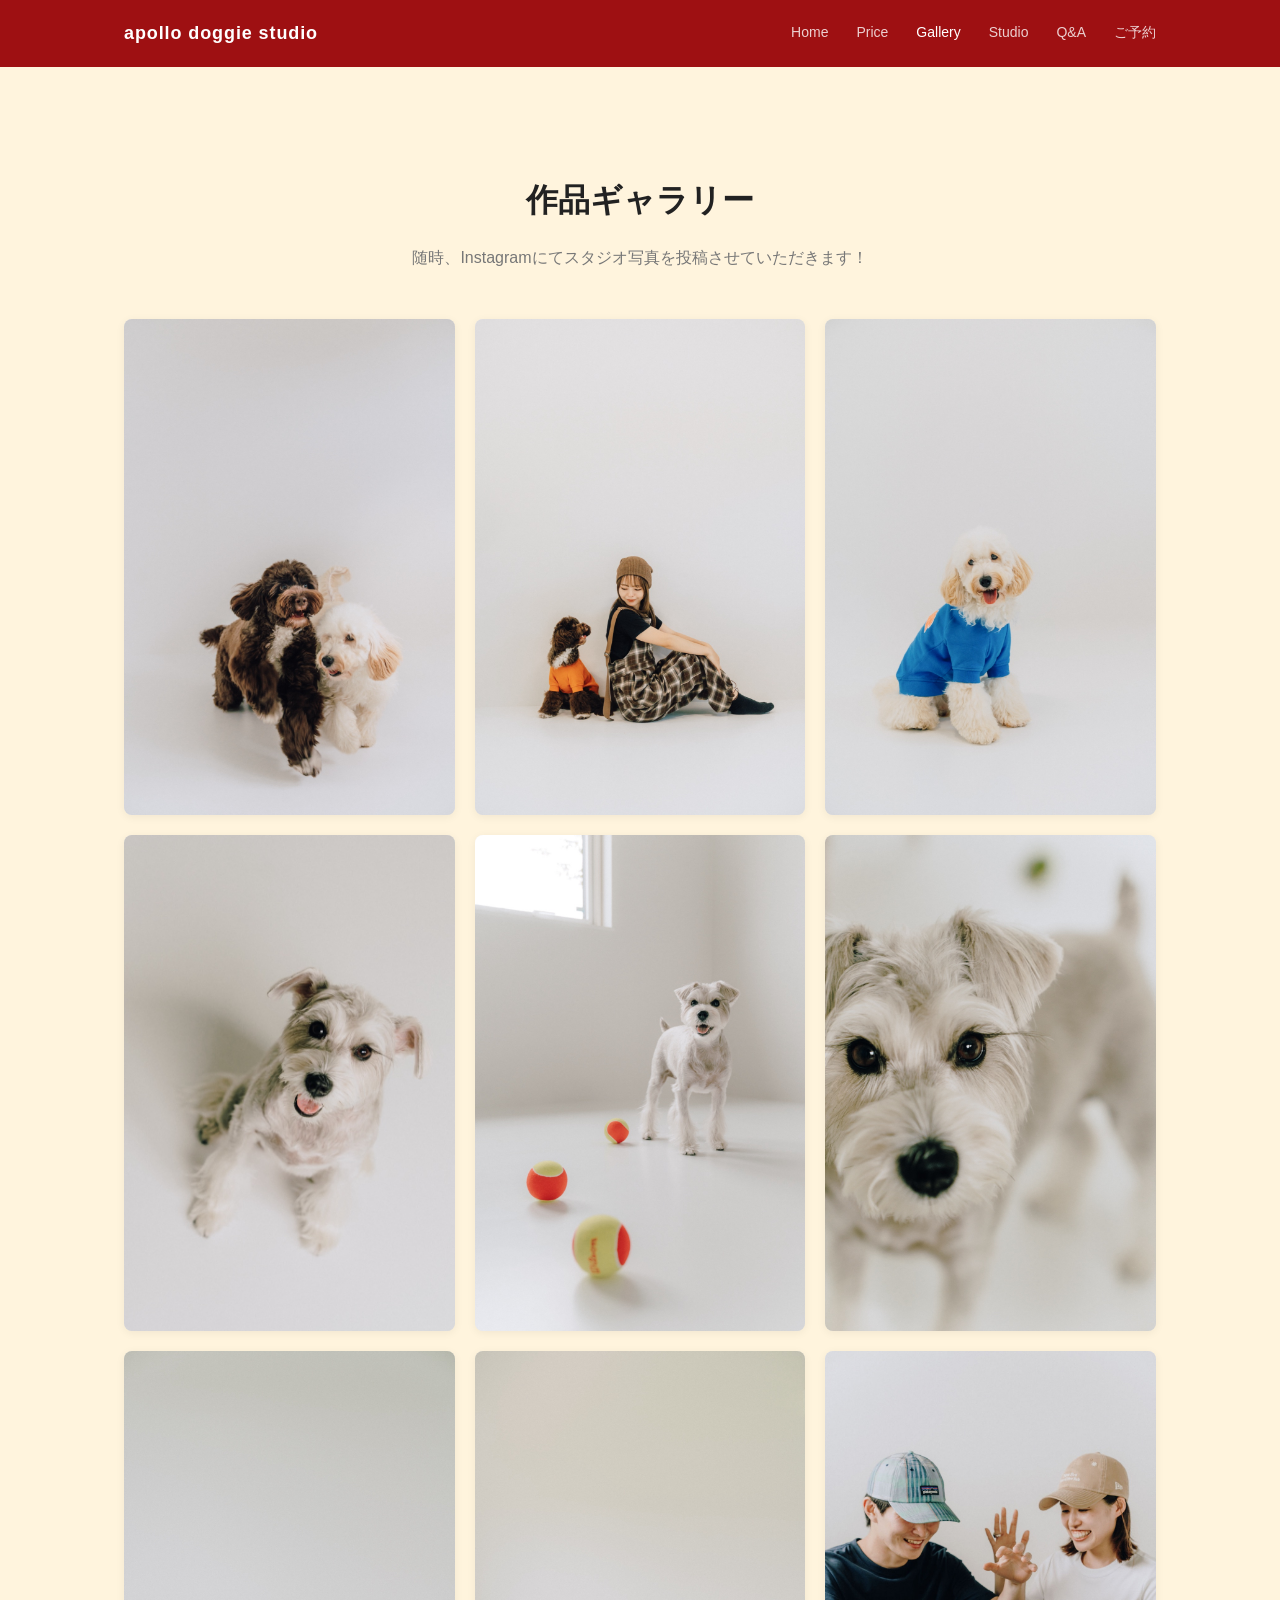
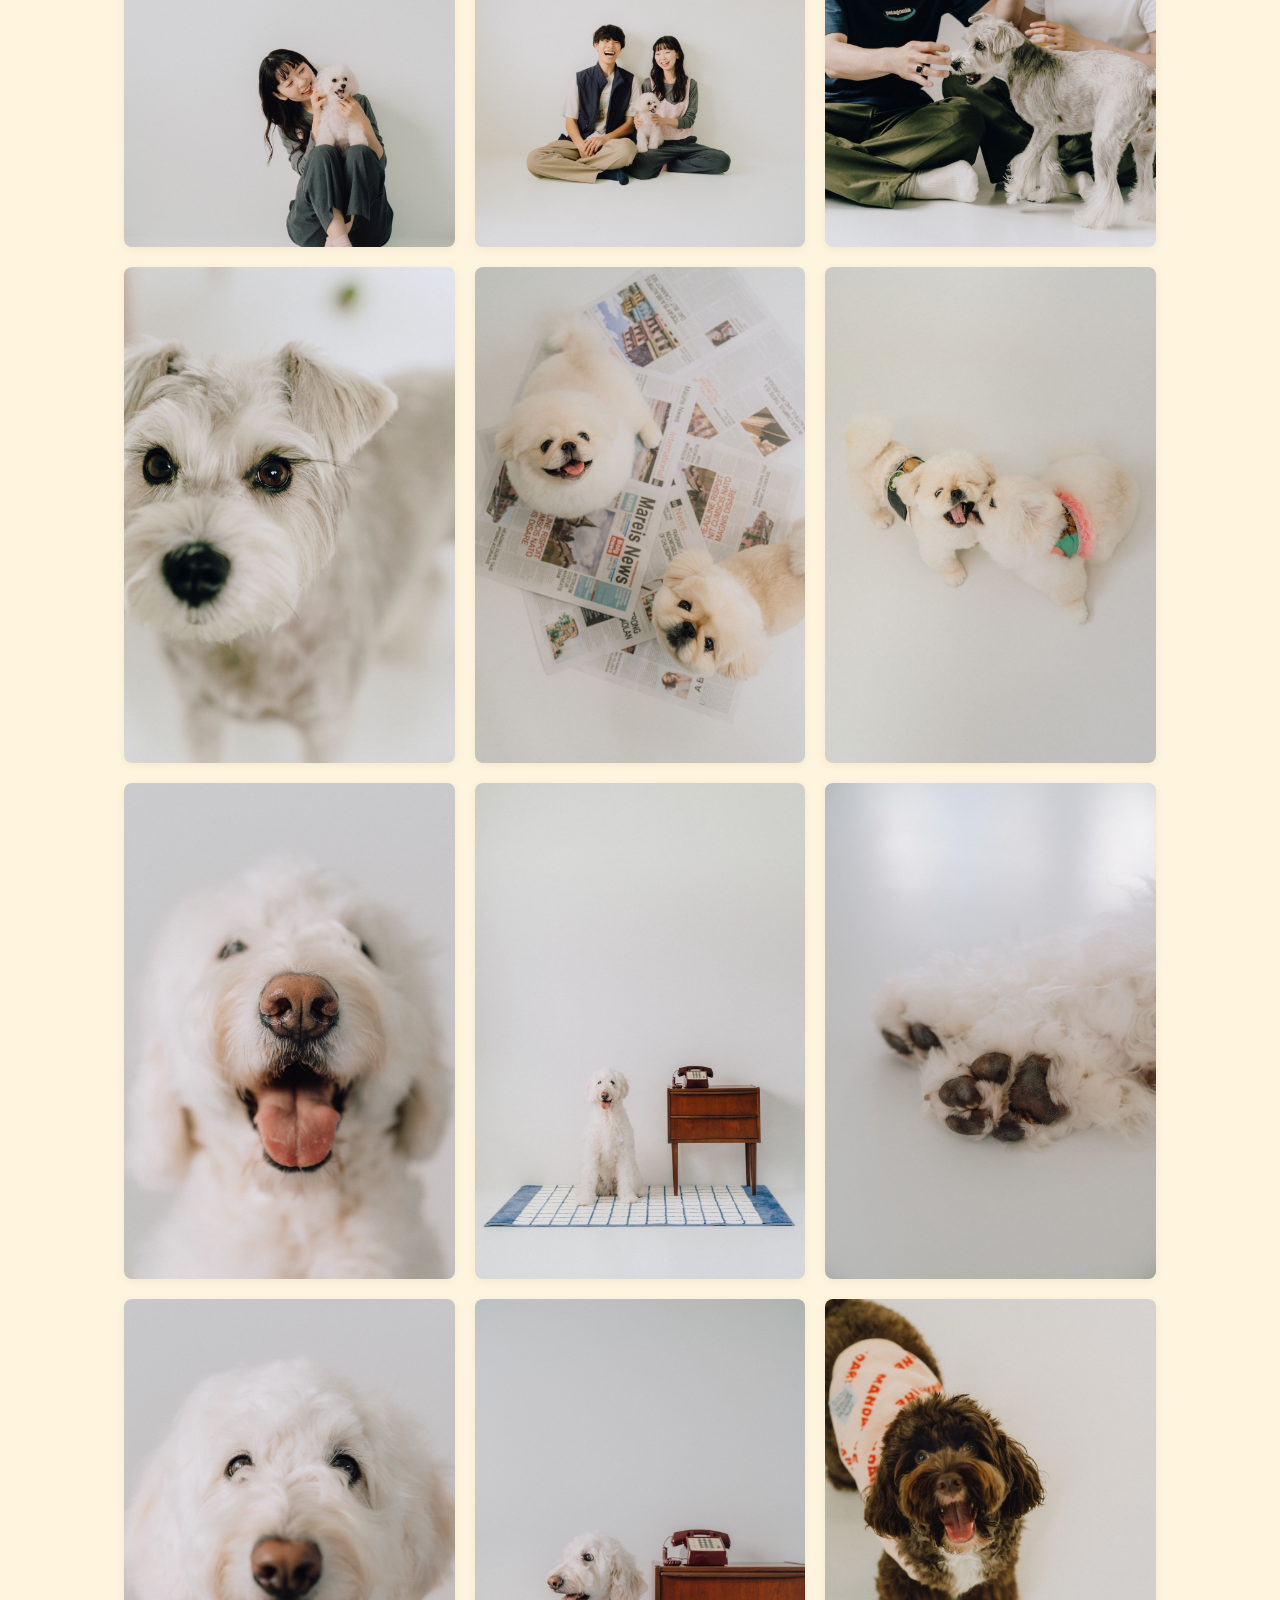
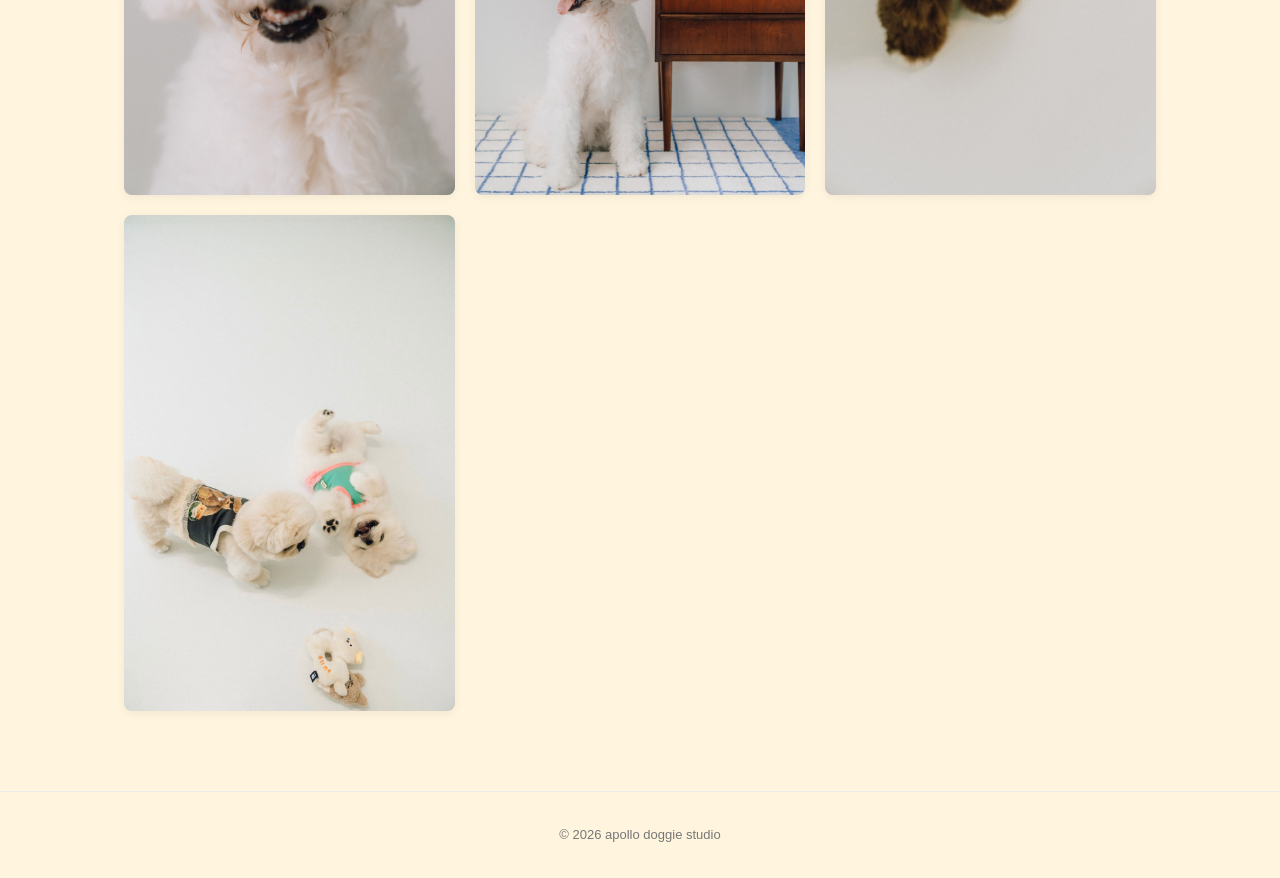
==== gallery/index.html @ d62d2203 "Rework site palette: cream background, red header, matching accent text Co-Authored-By: Claude Sonne" ====
<!DOCTYPE html>
<html lang="ja">
<head>
<meta charset="UTF-8">
<meta name="viewport" content="width=device-width, initial-scale=1.0">
<title>作品ギャラリー | apollo doggie studio</title>
<link rel="stylesheet" href="/style.css?v=9">
</head>
<body>

<header>
  <div class="nav">
    <div class="logo">apollo doggie studio</div>
    <nav class="nav-links" id="navLinks">
      <a href="/">Home</a>
      <a href="/price/">Price</a>
      <a href="/gallery/" class="active">Gallery</a>
      <a href="/studio/">Studio</a>
      <a href="/qa/">Q&A</a>
      <a href="/reservation/">ご予約</a>
    </nav>
    <button class="nav-toggle" id="navToggle" aria-label="メニューを開く" aria-expanded="false">
      <span></span><span></span><span></span>
    </button>
  </div>
</header>

<section class="gallery-page">
  <h1>作品ギャラリー</h1>
  <p class="lead">随時、Instagramにてスタジオ写真を投稿させていただきます！</p>

  <div class="gallery-grid" id="galleryGrid">
    <!-- rendered by script.js -->
  </div>
</section>

<footer>
  &copy; 2026 apollo doggie studio
</footer>

<div class="lightbox" id="lightbox">
  <span class="lightbox-close" id="lightboxClose">&times;</span>
  <div class="lightbox-content" id="lightboxContent">No.</div>
</div>

<script src="/script.js?v=2"></script>
<script src="/nav.js?v=1"></script>
</body>
</html>
---- style.css ----
:root {
  --bg: #fff4dd;
  --text: #222222;
  --muted: #777777;
  --accent: #2b2b2b;
  --warm: #9e1012;
  --border: #ececec;
  --max-width: 1080px;
}

* {
  box-sizing: border-box;
}

body {
  margin: 0;
  font-family: "Hiragino Sans", "Noto Sans JP", "Helvetica Neue", Arial, sans-serif;
  background: var(--bg);
  color: var(--text);
  line-height: 1.7;
}

a {
  color: inherit;
  text-decoration: none;
}

header {
  position: sticky;
  top: 0;
  background: #9e1012;
  z-index: 100;
}

.nav {
  position: relative;
  max-width: var(--max-width);
  margin: 0 auto;
  display: flex;
  align-items: center;
  justify-content: space-between;
  padding: 18px 24px;
}

.logo {
  font-size: 18px;
  font-weight: 700;
  letter-spacing: 0.05em;
  color: #fff;
}

.nav-links {
  display: flex;
  gap: 28px;
  font-size: 14px;
}

.nav-links a {
  color: rgba(255, 255, 255, 0.8);
  transition: color 0.2s ease;
}

.nav-links a:hover,
.nav-links a.active {
  color: #fff;
}

.nav-toggle {
  display: none;
  flex-direction: column;
  justify-content: center;
  align-items: center;
  gap: 5px;
  width: 32px;
  height: 32px;
  flex-shrink: 0;
  background: none;
  border: none;
  padding: 0;
  cursor: pointer;
}

.nav-toggle span {
  display: block;
  width: 22px;
  height: 2px;
  background: #fff;
  transition: transform 0.2s ease, opacity 0.2s ease;
}

.nav-toggle.open span:nth-child(1) {
  transform: translateY(7px) rotate(45deg);
}

.nav-toggle.open span:nth-child(2) {
  opacity: 0;
}

.nav-toggle.open span:nth-child(3) {
  transform: translateY(-7px) rotate(-45deg);
}

.hero {
  max-width: var(--max-width);
  margin: 0 auto;
  padding: 100px 24px 80px;
  text-align: center;
}

.hero p.eyebrow {
  letter-spacing: 0.2em;
  font-size: 13px;
  color: var(--muted);
  margin-bottom: 16px;
  text-transform: uppercase;
}

.hero h1 {
  font-size: clamp(32px, 6vw, 56px);
  font-weight: 700;
  margin: 0 0 20px;
  letter-spacing: 0.02em;
}

.hero .catch {
  font-size: 18px;
  color: var(--muted);
  margin-bottom: 36px;
}

.btn {
  display: inline-block;
  padding: 14px 36px;
  border: 1px solid var(--accent);
  border-radius: 999px;
  font-size: 14px;
  letter-spacing: 0.05em;
  transition: background 0.2s ease, color 0.2s ease;
}

.btn:hover {
  background: var(--accent);
  color: #fff;
}

section {
  max-width: var(--max-width);
  margin: 0 auto;
  padding: 80px 24px;
}

.section-title {
  text-align: center;
  margin-bottom: 48px;
}

.section-title p.eyebrow {
  letter-spacing: 0.2em;
  font-size: 12px;
  color: var(--muted);
  text-transform: uppercase;
  margin-bottom: 8px;
}

.section-title h2 {
  color: var(--warm);
  font-size: 28px;
  font-weight: 700;
  margin: 0;
}

.about-grid {
  display: grid;
  grid-template-columns: repeat(3, 1fr);
  gap: 32px;
  text-align: center;
}

.about-grid .card h3 {
  font-size: 16px;
  margin-bottom: 10px;
}

.about-grid .card p {
  font-size: 14px;
  color: var(--muted);
  margin: 0;
}

.home-intro {
  max-width: var(--max-width);
  margin: 0 auto;
  padding: 90px 24px;
  display: grid;
  grid-template-columns: minmax(240px, 0.9fr) minmax(280px, 1.1fr);
  gap: 56px;
  align-items: center;
}

.intro-photo {
  aspect-ratio: 2 / 3;
  border-radius: 4px;
  background: linear-gradient(135deg, #f4f1ec, #e7e2d6);
  display: flex;
  align-items: center;
  justify-content: center;
  color: #b3ac9c;
  font-size: 13px;
  letter-spacing: 0.05em;
  overflow: hidden;
}

.intro-photo img {
  width: 100%;
  height: 100%;
  object-fit: cover;
  display: block;
}

.intro-heading {
  font-size: clamp(22px, 3vw, 30px);
  font-weight: 700;
  color: var(--warm);
  line-height: 1.7;
  margin: 0 0 36px;
}

.intro-body p {
  margin: 0 0 28px;
  color: var(--text);
  font-size: 15px;
  line-height: 1.9;
}

.intro-signature {
  margin-top: 8px;
  font-weight: 700;
  color: var(--warm);
}

@media (max-width: 768px) {
  .home-intro {
    grid-template-columns: 1fr;
    gap: 32px;
    padding: 48px 20px;
  }
}

.about-us .profile-block {
  display: grid;
  grid-template-columns: minmax(240px, 0.9fr) minmax(280px, 1.1fr);
  gap: 56px;
  align-items: start;
  margin-bottom: 88px;
}

.about-us .profile-block:last-child {
  margin-bottom: 0;
}

.about-us .profile-block.reverse {
  grid-template-columns: minmax(280px, 1.1fr) minmax(240px, 0.9fr);
}

.about-us .profile-block.reverse .profile-photo {
  order: 2;
}

.about-us .profile-block.reverse .profile-people {
  order: 1;
}

.profile-photo {
  aspect-ratio: 2 / 3;
  border-radius: 4px;
  background: linear-gradient(135deg, #f4f1ec, #e7e2d6);
  display: flex;
  align-items: center;
  justify-content: center;
  color: #b3ac9c;
  font-size: 13px;
  letter-spacing: 0.05em;
  overflow: hidden;
}

.profile-photo img {
  width: 100%;
  height: 100%;
  object-fit: cover;
  display: block;
}

.profile-people {
  display: flex;
  flex-direction: column;
  gap: 48px;
}

.profile-name {
  font-size: 20px;
  font-weight: 700;
  color: var(--warm);
  margin: 0 0 18px;
  letter-spacing: 0.05em;
}

.profile-body p {
  margin: 0 0 22px;
  color: var(--text);
  font-size: 15px;
  line-height: 1.9;
}

.profile-body p:last-child {
  margin-bottom: 0;
}

@media (max-width: 768px) {
  .about-us .profile-block,
  .about-us .profile-block.reverse {
    grid-template-columns: 1fr;
    gap: 28px;
    margin-bottom: 56px;
  }
  .about-us .profile-block.reverse .profile-photo,
  .about-us .profile-block.reverse .profile-people {
    order: initial;
  }
}

.gallery-preview {
  background: #fafafa;
  border-top: 1px solid var(--border);
  border-bottom: 1px solid var(--border);
}

.plan-card {
  max-width: 560px;
  margin: 0 auto 40px;
  padding: 48px 40px;
  background: #fff;
  border: 1px solid var(--border);
  border-radius: 12px;
  box-shadow: 0 4px 24px rgba(0, 0, 0, 0.04);
}

.plan-name {
  font-size: 20px;
  font-weight: 700;
  color: var(--warm);
  text-align: center;
  letter-spacing: 0.05em;
  margin: 0 0 32px;
}

.plan-specs {
  list-style: none;
  padding: 0;
  margin: 0;
}

.plan-specs li {
  display: flex;
  justify-content: space-between;
  align-items: baseline;
  gap: 16px;
  padding: 14px 0;
  border-bottom: 1px dashed var(--border);
  font-size: 15px;
  line-height: 1.6;
}

.plan-specs li:first-child {
  padding-top: 0;
}

.spec-label {
  color: var(--muted);
  font-size: 13px;
  letter-spacing: 0.08em;
  white-space: nowrap;
}

.spec-value {
  color: var(--text);
  font-weight: 700;
  text-align: right;
}

.plan-features {
  list-style: none;
  padding: 0;
  margin: 24px 0 36px;
}

.plan-features li {
  position: relative;
  padding: 6px 0 6px 26px;
  font-size: 14px;
  color: var(--text);
  line-height: 1.8;
}

.plan-features li::before {
  content: "";
  position: absolute;
  left: 2px;
  top: 15px;
  width: 6px;
  height: 6px;
  border-radius: 50%;
  background: var(--warm);
}

.plan-price {
  padding-top: 32px;
  border-top: 1px solid var(--border);
}

.plan-price h4,
.location-block h4 {
  font-size: 13px;
  font-weight: 700;
  color: var(--warm);
  letter-spacing: 0.15em;
  text-transform: uppercase;
  margin: 0 0 16px;
  text-align: center;
}

.price-grid {
  display: grid;
  grid-template-columns: 1fr 1fr;
  gap: 16px;
}

.price-box {
  padding: 20px 12px;
  background: #faf7f2;
  border-radius: 8px;
  text-align: center;
}

.price-label {
  margin: 0 0 8px;
  font-size: 13px;
  color: var(--muted);
  letter-spacing: 0.05em;
}

.price-value {
  margin: 0;
  font-size: 22px;
  font-weight: 700;
  color: var(--warm);
  letter-spacing: 0.02em;
}

.location-block {
  max-width: 560px;
  margin: 0 auto;
  padding: 40px 40px 8px;
  background: #fff;
  border: 1px solid var(--border);
  border-radius: 12px;
  box-shadow: 0 4px 24px rgba(0, 0, 0, 0.04);
}

.access-item {
  padding-bottom: 32px;
}

.access-label {
  margin: 0 0 8px;
  font-size: 14px;
  font-weight: 700;
  color: var(--text);
}

.access-text {
  font-size: 14px;
  color: var(--muted);
  line-height: 1.9;
  margin: 0;
}

.flow-list {
  max-width: 560px;
  margin: 0 auto;
  padding: 0;
  list-style: none;
  counter-reset: flow;
}

.flow-list li {
  counter-increment: flow;
  position: relative;
  padding-left: 2em;
  margin-bottom: 28px;
  font-size: 15px;
  line-height: 1.9;
  color: var(--text);
}

.flow-list li:last-child {
  margin-bottom: 0;
}

.flow-list li::before {
  content: counter(flow) ".";
  position: absolute;
  left: 0;
  font-weight: 700;
  color: var(--warm);
}

.flow-note {
  display: block;
  margin-top: 4px;
  font-size: 13px;
  color: var(--muted);
}

.booking-box {
  display: block;
  max-width: 320px;
  margin: 32px auto 0;
  padding: 18px 32px;
  background: var(--warm);
  color: #fff;
  border-radius: 999px;
  font-size: 16px;
  font-weight: 700;
  letter-spacing: 0.05em;
  text-align: center;
  box-shadow: 0 6px 16px rgba(158, 16, 18, 0.35);
  transition: background 0.2s ease, transform 0.15s ease, box-shadow 0.2s ease;
}

.booking-box:hover {
  background: #7c0d0f;
  transform: translateY(-2px);
  box-shadow: 0 8px 20px rgba(158, 16, 18, 0.45);
}

.line-cta {
  max-width: 320px;
  margin: 56px auto 0;
  text-align: center;
}

.line-cta p {
  font-size: 15px;
  color: var(--text);
  margin: 0 0 20px;
}

.line-push-box {
  display: flex;
  align-items: center;
  justify-content: center;
  gap: 8px;
  padding: 18px 32px;
  background: #06c755;
  color: #fff;
  border-radius: 999px;
  font-size: 16px;
  font-weight: 700;
  letter-spacing: 0.05em;
  box-shadow: 0 6px 16px rgba(6, 199, 85, 0.35);
  transition: background 0.2s ease, transform 0.15s ease, box-shadow 0.2s ease;
}

.line-push-box:hover {
  background: #05a648;
  transform: translateY(-2px);
  box-shadow: 0 8px 20px rgba(6, 199, 85, 0.45);
}

.line-icon {
  display: inline-flex;
  width: 20px;
  height: 20px;
}

.line-icon svg {
  width: 100%;
  height: 100%;
}

.calendar-cta {
  max-width: 960px;
  margin: 56px auto 0;
  text-align: center;
}

.calendar-cta p {
  font-size: 15px;
  color: var(--text);
  margin: 0 0 20px;
}

.availability-list {
  display: flex;
  flex-direction: column;
  gap: 48px;
}

.availability-loading {
  margin: 0;
  padding: 32px 24px;
  font-size: 14px;
  color: var(--muted);
  text-align: center;
  border: 1px solid var(--border);
  border-radius: 8px;
}

.avail-month-title {
  font-size: 17px;
  font-weight: 700;
  color: var(--warm);
  text-align: left;
  margin: 0 0 16px;
}

.avail-grid-wrap {
  overflow-x: auto;
}

.avail-grid {
  display: grid;
  grid-template-columns: repeat(7, minmax(88px, 1fr));
  gap: 4px;
  min-width: 620px;
}

.avail-weekday {
  text-align: center;
  font-size: 12px;
  color: var(--muted);
  padding-bottom: 8px;
}

.avail-day {
  min-height: 76px;
  padding: 6px;
  border: 1px solid var(--border);
  border-radius: 6px;
  display: flex;
  flex-direction: column;
  gap: 4px;
}

.avail-day.empty {
  border-color: transparent;
}

.avail-daynum {
  font-size: 12px;
  color: var(--muted);
}

.avail-day-slots {
  display: flex;
  flex-direction: column;
  gap: 3px;
}

.availability-badge {
  display: inline-block;
  padding: 3px 6px;
  border-radius: 4px;
  background: var(--warm);
  color: #fff;
  font-size: 11px;
  letter-spacing: 0.02em;
  text-align: center;
  text-decoration: none;
  cursor: pointer;
  transition: background 0.15s ease;
}

a.availability-badge:hover {
  background: #7c0d0f;
}

.availability-badge.booked {
  background: #ececec;
  color: #aaaaaa;
  cursor: default;
}

@media (max-width: 768px) {
  .avail-month-title {
    text-align: center;
  }
}

.calendar-legend {
  display: flex;
  align-items: center;
  justify-content: center;
  gap: 8px;
  margin-top: 16px;
  font-size: 15px;
  color: var(--muted);
}

.calendar-cta p.calendar-note {
  margin: 8px 0 0;
  color: var(--muted);
  text-align: center;
}

.legend-dot {
  display: inline-block;
  width: 10px;
  height: 10px;
  border-radius: 3px;
  background: var(--warm);
  flex-shrink: 0;
}

.grid {
  display: grid;
  grid-template-columns: repeat(3, 1fr);
  gap: 16px;
}

.placeholder-photo {
  position: relative;
  aspect-ratio: 2 / 3;
  border-radius: 8px;
  background: linear-gradient(135deg, #f4f1ec, #e7e2d6);
  display: flex;
  align-items: center;
  justify-content: center;
  color: #b5b5b5;
  font-size: 13px;
  letter-spacing: 0.05em;
  overflow: hidden;
  cursor: pointer;
  box-shadow: 0 2px 10px rgba(0, 0, 0, 0.06);
  transition: transform 0.25s ease, box-shadow 0.25s ease;
}

.placeholder-photo:hover {
  transform: translateY(-4px);
  box-shadow: 0 12px 24px rgba(0, 0, 0, 0.12);
}

.placeholder-photo svg {
  width: 36px;
  height: 36px;
  opacity: 0.6;
}

.placeholder-photo span {
  position: absolute;
  bottom: 10px;
  left: 12px;
  font-size: 12px;
}

.placeholder-photo img {
  width: 100%;
  height: 100%;
  object-fit: cover;
  display: block;
}

.gallery-cta {
  text-align: center;
  margin-top: 40px;
}

footer {
  border-top: 1px solid var(--border);
  padding: 32px 24px;
  text-align: center;
  font-size: 13px;
  color: var(--muted);
}

.gallery-page h1 {
  font-size: 32px;
  text-align: center;
  margin-bottom: 8px;
}

.gallery-page .lead {
  text-align: center;
  color: var(--muted);
  margin-bottom: 48px;
}

.filter-bar {
  display: flex;
  justify-content: center;
  gap: 12px;
  margin-bottom: 40px;
  flex-wrap: wrap;
}

.filter-btn {
  padding: 8px 20px;
  border: 1px solid var(--border);
  border-radius: 999px;
  font-size: 13px;
  color: var(--muted);
  background: #fff;
  cursor: pointer;
}

.filter-btn.active {
  border-color: var(--accent);
  color: var(--text);
  background: #f5f5f5;
}

.gallery-grid {
  display: grid;
  grid-template-columns: repeat(3, 1fr);
  gap: 20px;
}

.lightbox {
  position: fixed;
  inset: 0;
  background: rgba(0, 0, 0, 0.85);
  display: none;
  align-items: center;
  justify-content: center;
  z-index: 1000;
}

.lightbox.open {
  display: flex;
}

.lightbox-content {
  width: auto;
  height: auto;
  max-width: 85vw;
  max-height: 85vh;
  border-radius: 8px;
  display: flex;
  align-items: center;
  justify-content: center;
  color: #999;
  overflow: hidden;
}

.lightbox-content img {
  display: block;
  max-width: 85vw;
  max-height: 85vh;
  width: auto;
  height: auto;
  object-fit: contain;
  border-radius: 8px;
}

.lightbox-close {
  position: absolute;
  top: 24px;
  right: 32px;
  color: #fff;
  font-size: 28px;
  cursor: pointer;
}

@media (max-width: 768px) {
  .about-grid,
  .grid {
    grid-template-columns: 1fr 1fr;
  }
  .gallery-grid {
    grid-template-columns: 1fr 1fr;
    gap: 12px;
  }

  .nav-toggle {
    display: flex;
  }

  .nav-links {
    position: absolute;
    top: 100%;
    left: 0;
    right: 0;
    flex-direction: column;
    align-items: stretch;
    gap: 0;
    margin: 0;
    background: #9e1012;
    box-shadow: 0 8px 16px rgba(0, 0, 0, 0.15);
    max-height: 0;
    overflow: hidden;
    transition: max-height 0.25s ease;
  }

  .nav-links.open {
    max-height: 420px;
  }

  .nav-links a {
    padding: 16px 24px;
    font-size: 15px;
    border-top: 1px solid rgba(255, 255, 255, 0.15);
  }

  br.pc-br {
    display: none;
  }

  section {
    padding: 56px 20px;
  }

  .section-title h2 {
    font-size: 24px;
  }

  .gallery-page h1 {
    font-size: 26px;
  }

  .plan-card,
  .location-block {
    padding: 32px 24px;
  }

  .price-grid {
    gap: 12px;
  }

  .price-value {
    font-size: 19px;
  }
}

.qa-list {
  max-width: 720px;
  margin: 0 auto;
}

.qa-item {
  padding: 32px 0;
  border-bottom: 1px solid var(--border);
}

.qa-item:last-child {
  border-bottom: none;
}

.qa-question {
  font-size: 16px;
  font-weight: 700;
  color: var(--warm);
  margin: 0 0 14px;
}

.qa-answer p {
  margin: 0 0 14px;
  font-size: 15px;
  color: var(--text);
  line-height: 1.9;
}

.qa-answer p:last-child {
  margin-bottom: 0;
}

.qa-sublabel {
  font-weight: 700;
  color: var(--text);
}

.qa-sublist {
  list-style: none;
  padding: 0;
  margin: 0 0 14px;
}

.qa-sublist li {
  font-size: 15px;
  color: var(--text);
  line-height: 1.9;
}
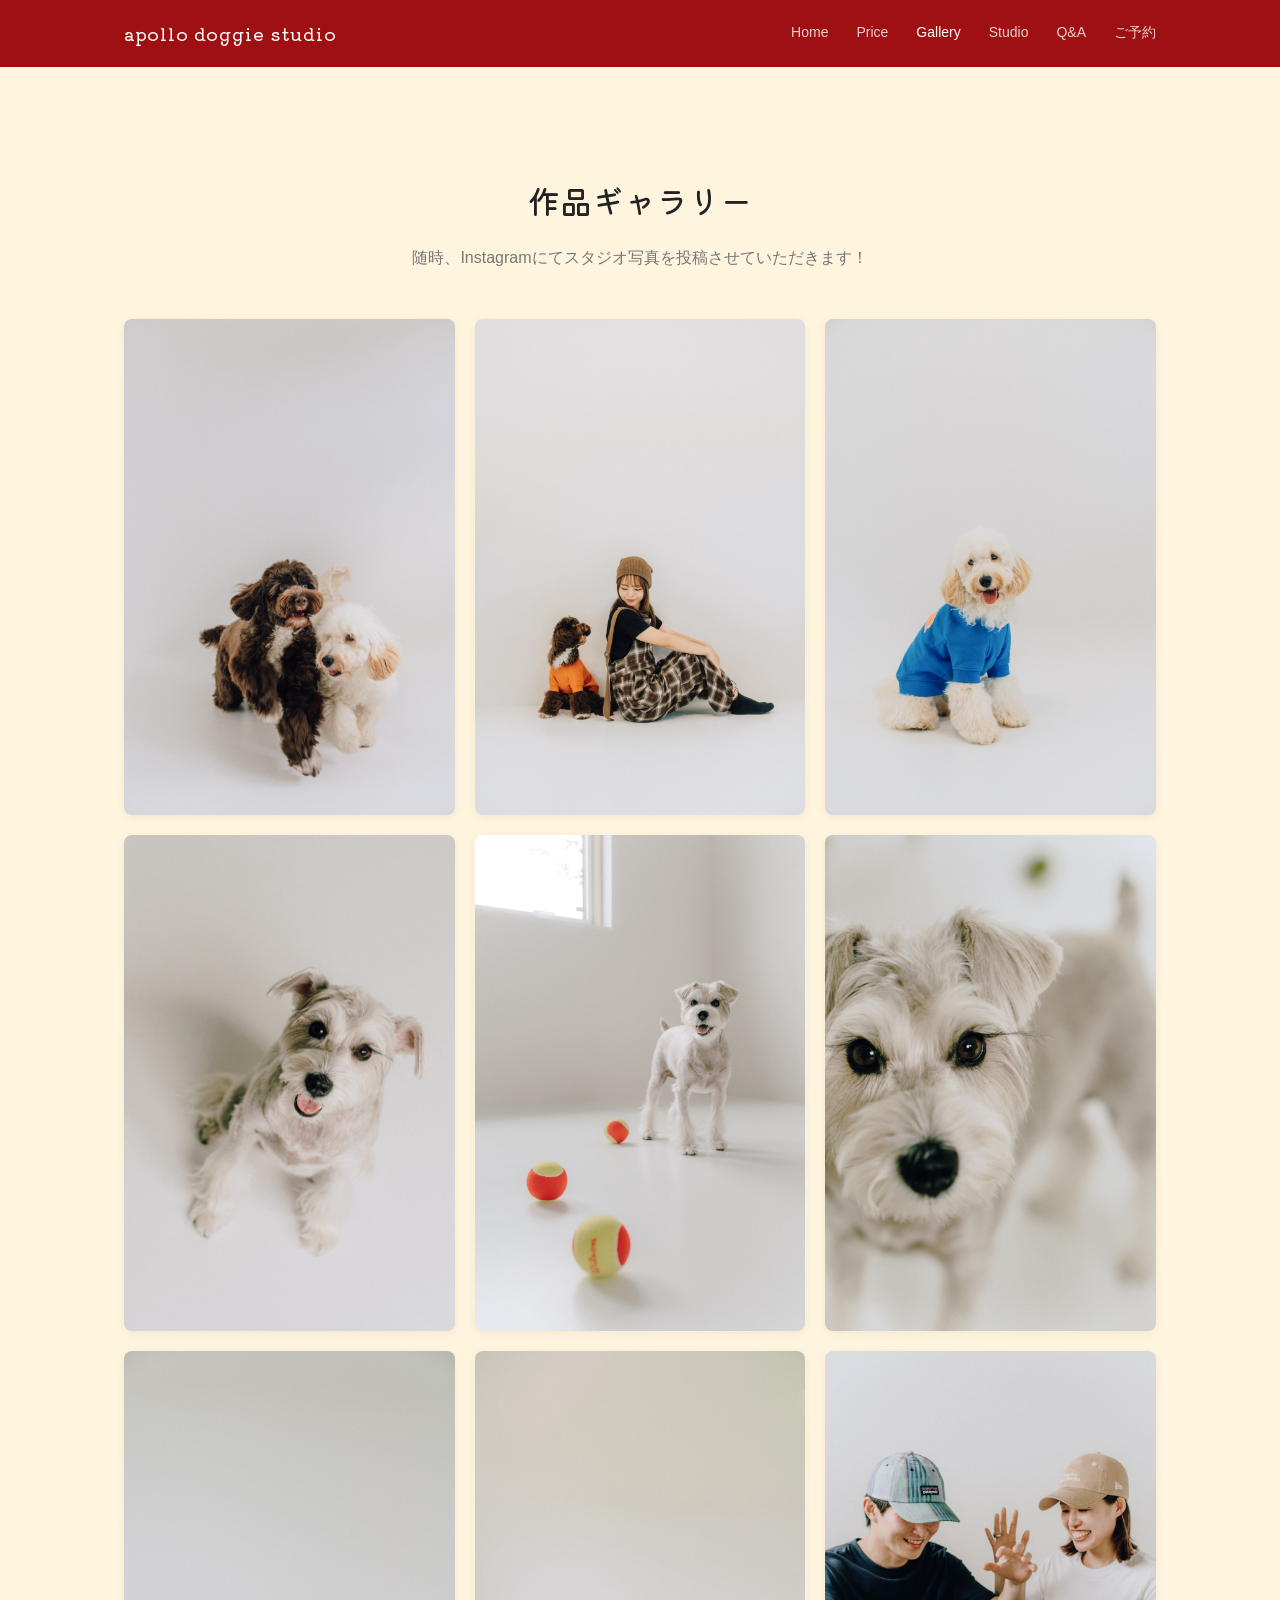
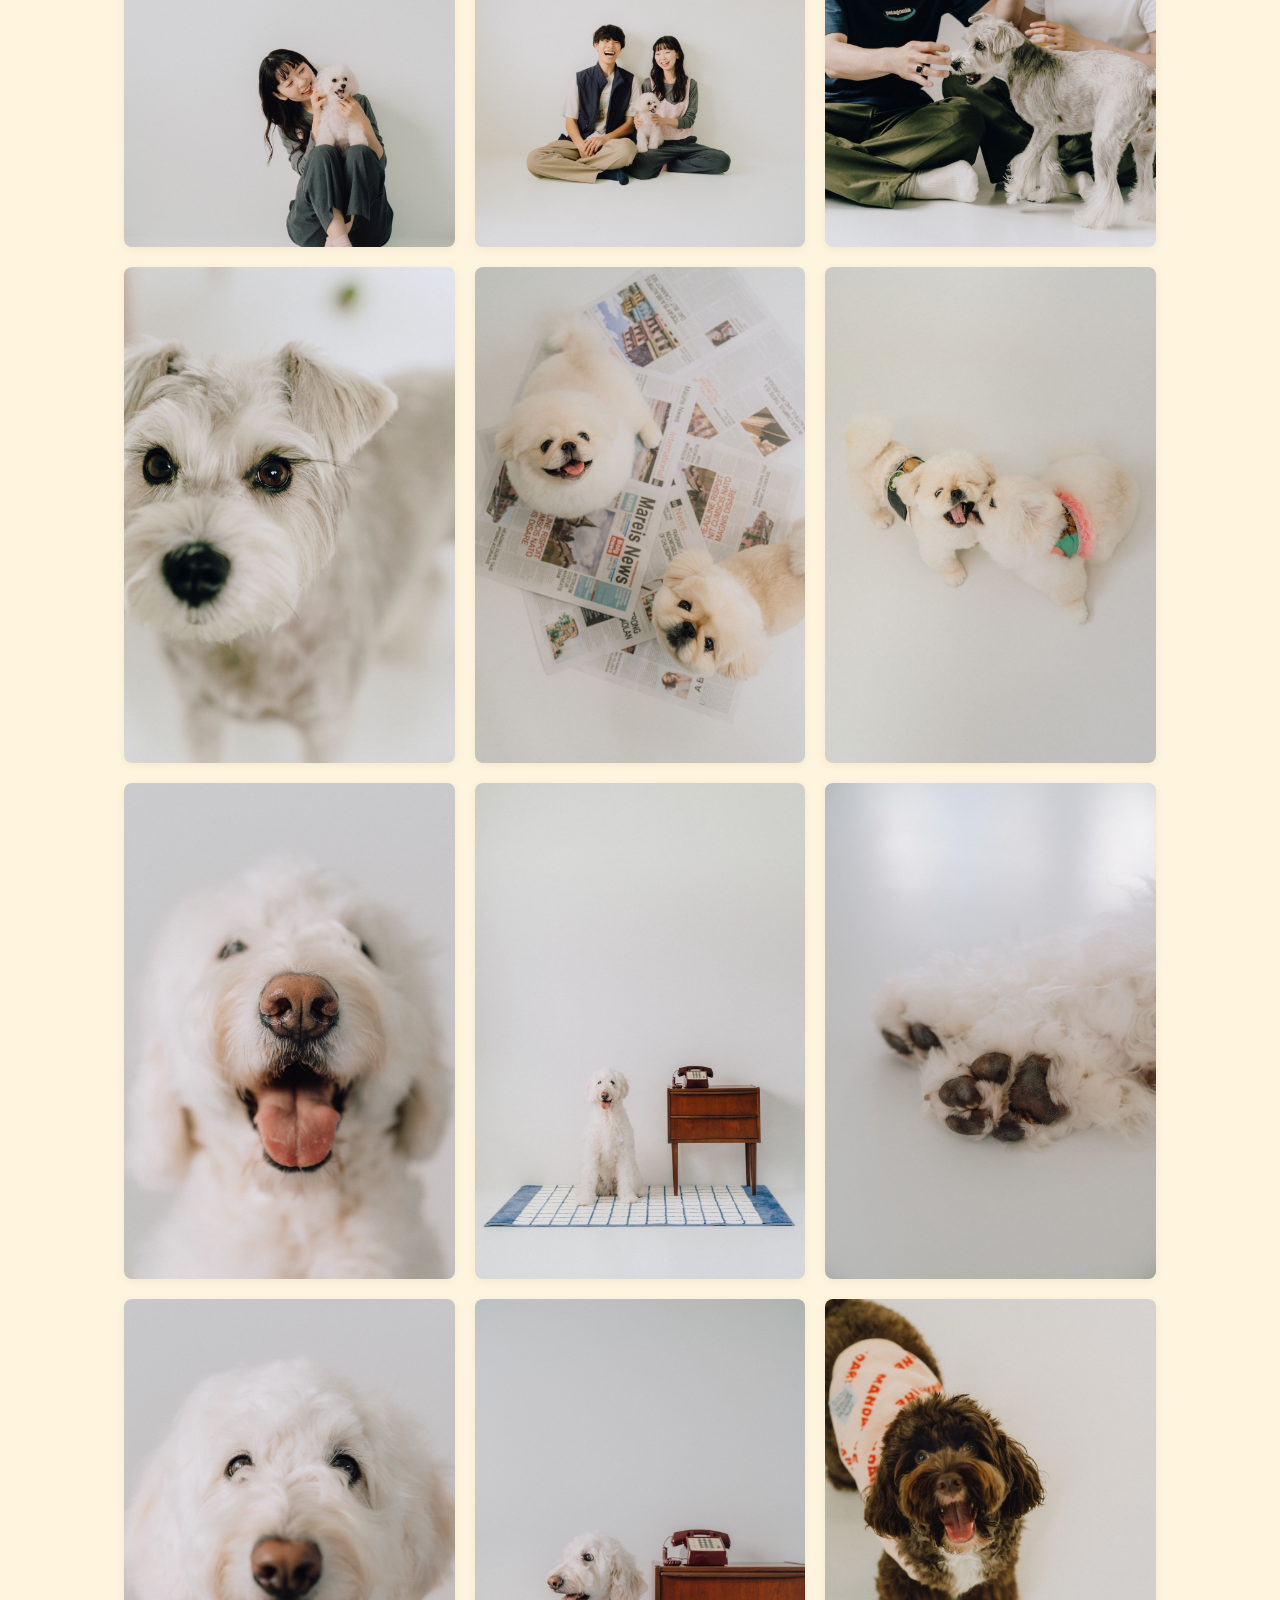
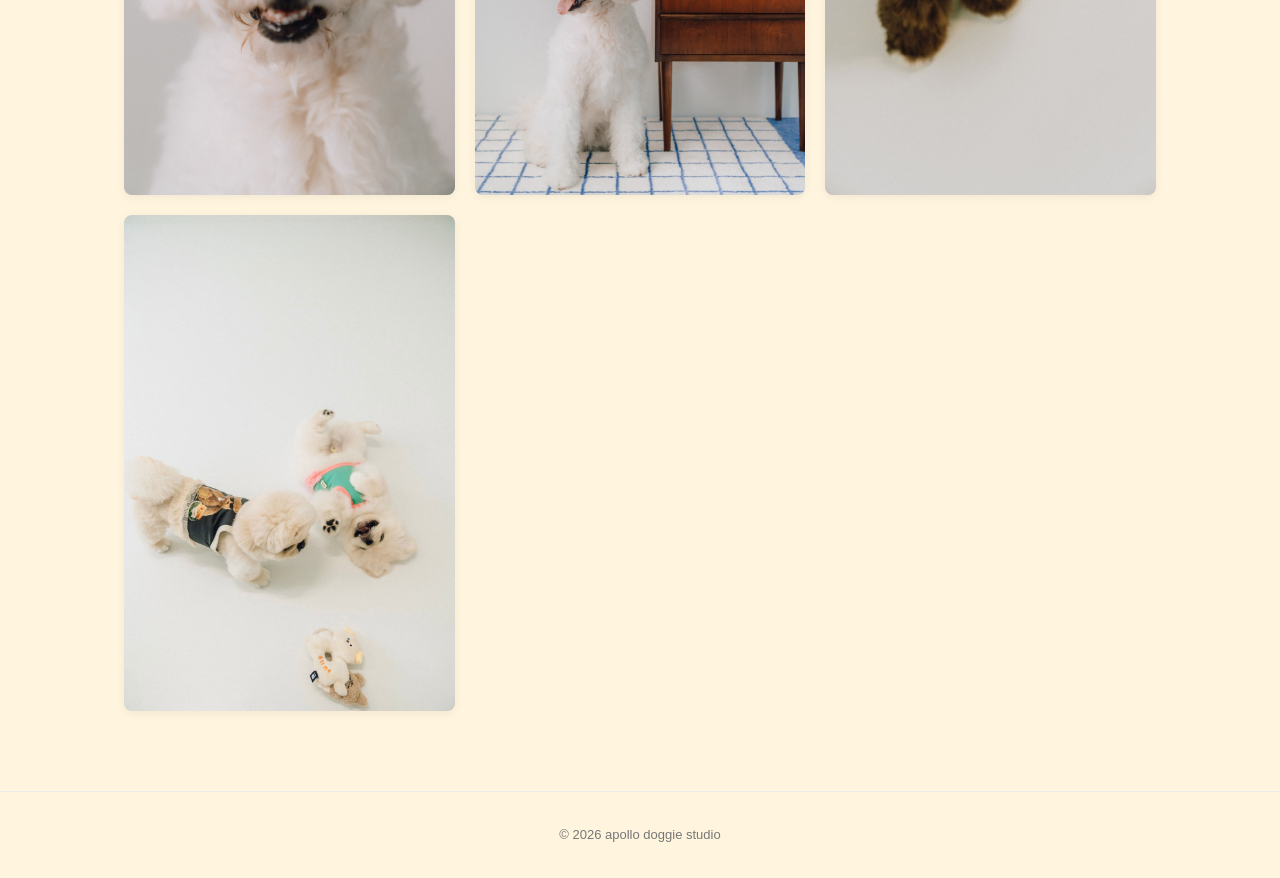
==== commit 1ad9436f: "Swap home intro photo, subdue tax label, update Q&A address wording, switch heading font to Kiwi Mar" ====
--- a/gallery/index.html
+++ b/gallery/index.html
@@ -3,8 +3,11 @@
 <head>
 <meta charset="UTF-8">
 <meta name="viewport" content="width=device-width, initial-scale=1.0">
+<link rel="preconnect" href="https://fonts.googleapis.com">
+<link rel="preconnect" href="https://fonts.gstatic.com" crossorigin>
+<link href="https://fonts.googleapis.com/css2?family=Kiwi+Maru:wght@300;400;500&display=swap" rel="stylesheet">
 <title>作品ギャラリー | apollo doggie studio</title>
-<link rel="stylesheet" href="/style.css?v=9">
+<link rel="stylesheet" href="/style.css?v=15">
 </head>
 <body>
 
--- a/style.css
+++ b/style.css
@@ -6,6 +6,7 @@
   --warm: #9e1012;
   --border: #ececec;
   --max-width: 1080px;
+  --font-heading: "Kiwi Maru", "Hiragino Mincho ProN", serif;
 }
 
 * {
@@ -18,6 +19,15 @@
   background: var(--bg);
   color: var(--text);
   line-height: 1.7;
+}
+
+h1,
+h2,
+h3,
+h4,
+.logo,
+.qa-question {
+  font-family: var(--font-heading);
 }
 
 a {
@@ -44,7 +54,7 @@
 
 .logo {
   font-size: 18px;
-  font-weight: 700;
+  font-weight: 500;
   letter-spacing: 0.05em;
   color: #fff;
 }
@@ -165,7 +175,7 @@
 .section-title h2 {
   color: var(--warm);
   font-size: 28px;
-  font-weight: 700;
+  font-weight: 500;
   margin: 0;
 }
 
@@ -219,7 +229,7 @@
 
 .intro-heading {
   font-size: clamp(22px, 3vw, 30px);
-  font-weight: 700;
+  font-weight: 500;
   color: var(--warm);
   line-height: 1.7;
   margin: 0 0 36px;
@@ -298,7 +308,7 @@
 
 .profile-name {
   font-size: 20px;
-  font-weight: 700;
+  font-weight: 500;
   color: var(--warm);
   margin: 0 0 18px;
   letter-spacing: 0.05em;
@@ -346,7 +356,7 @@
 
 .plan-name {
   font-size: 20px;
-  font-weight: 700;
+  font-weight: 500;
   color: var(--warm);
   text-align: center;
   letter-spacing: 0.05em;
@@ -417,10 +427,42 @@
   border-top: 1px solid var(--border);
 }
 
+.plan-sample-movie {
+  margin-top: 32px;
+  max-width: 280px;
+  margin-left: auto;
+  margin-right: auto;
+}
+
+.plan-sample-movie-note {
+  margin: 12px 0 0;
+  font-size: 12px;
+  color: var(--muted);
+  text-align: center;
+}
+
+.plan-sample-movie-frame {
+  position: relative;
+  width: 100%;
+  aspect-ratio: 9 / 16;
+  border-radius: 8px;
+  overflow: hidden;
+  background: #000;
+}
+
+.plan-sample-movie video {
+  position: absolute;
+  inset: 0;
+  width: 100%;
+  height: 100%;
+  object-fit: cover;
+}
+
 .plan-price h4,
+.plan-sample-movie h4,
 .location-block h4 {
   font-size: 13px;
-  font-weight: 700;
+  font-weight: 500;
   color: var(--warm);
   letter-spacing: 0.15em;
   text-transform: uppercase;
@@ -454,6 +496,14 @@
   font-weight: 700;
   color: var(--warm);
   letter-spacing: 0.02em;
+}
+
+.price-tax {
+  margin-left: 2px;
+  font-size: 11px;
+  font-weight: 400;
+  color: var(--muted);
+  letter-spacing: 0;
 }
 
 .location-block {
@@ -618,7 +668,7 @@
 
 .avail-month-title {
   font-size: 17px;
-  font-weight: 700;
+  font-weight: 500;
   color: var(--warm);
   text-align: left;
   margin: 0 0 16px;
@@ -785,6 +835,7 @@
 
 .gallery-page h1 {
   font-size: 32px;
+  font-weight: 500;
   text-align: center;
   margin-bottom: 8px;
 }
@@ -957,7 +1008,7 @@
 
 .qa-question {
   font-size: 16px;
-  font-weight: 700;
+  font-weight: 500;
   color: var(--warm);
   margin: 0 0 14px;
 }
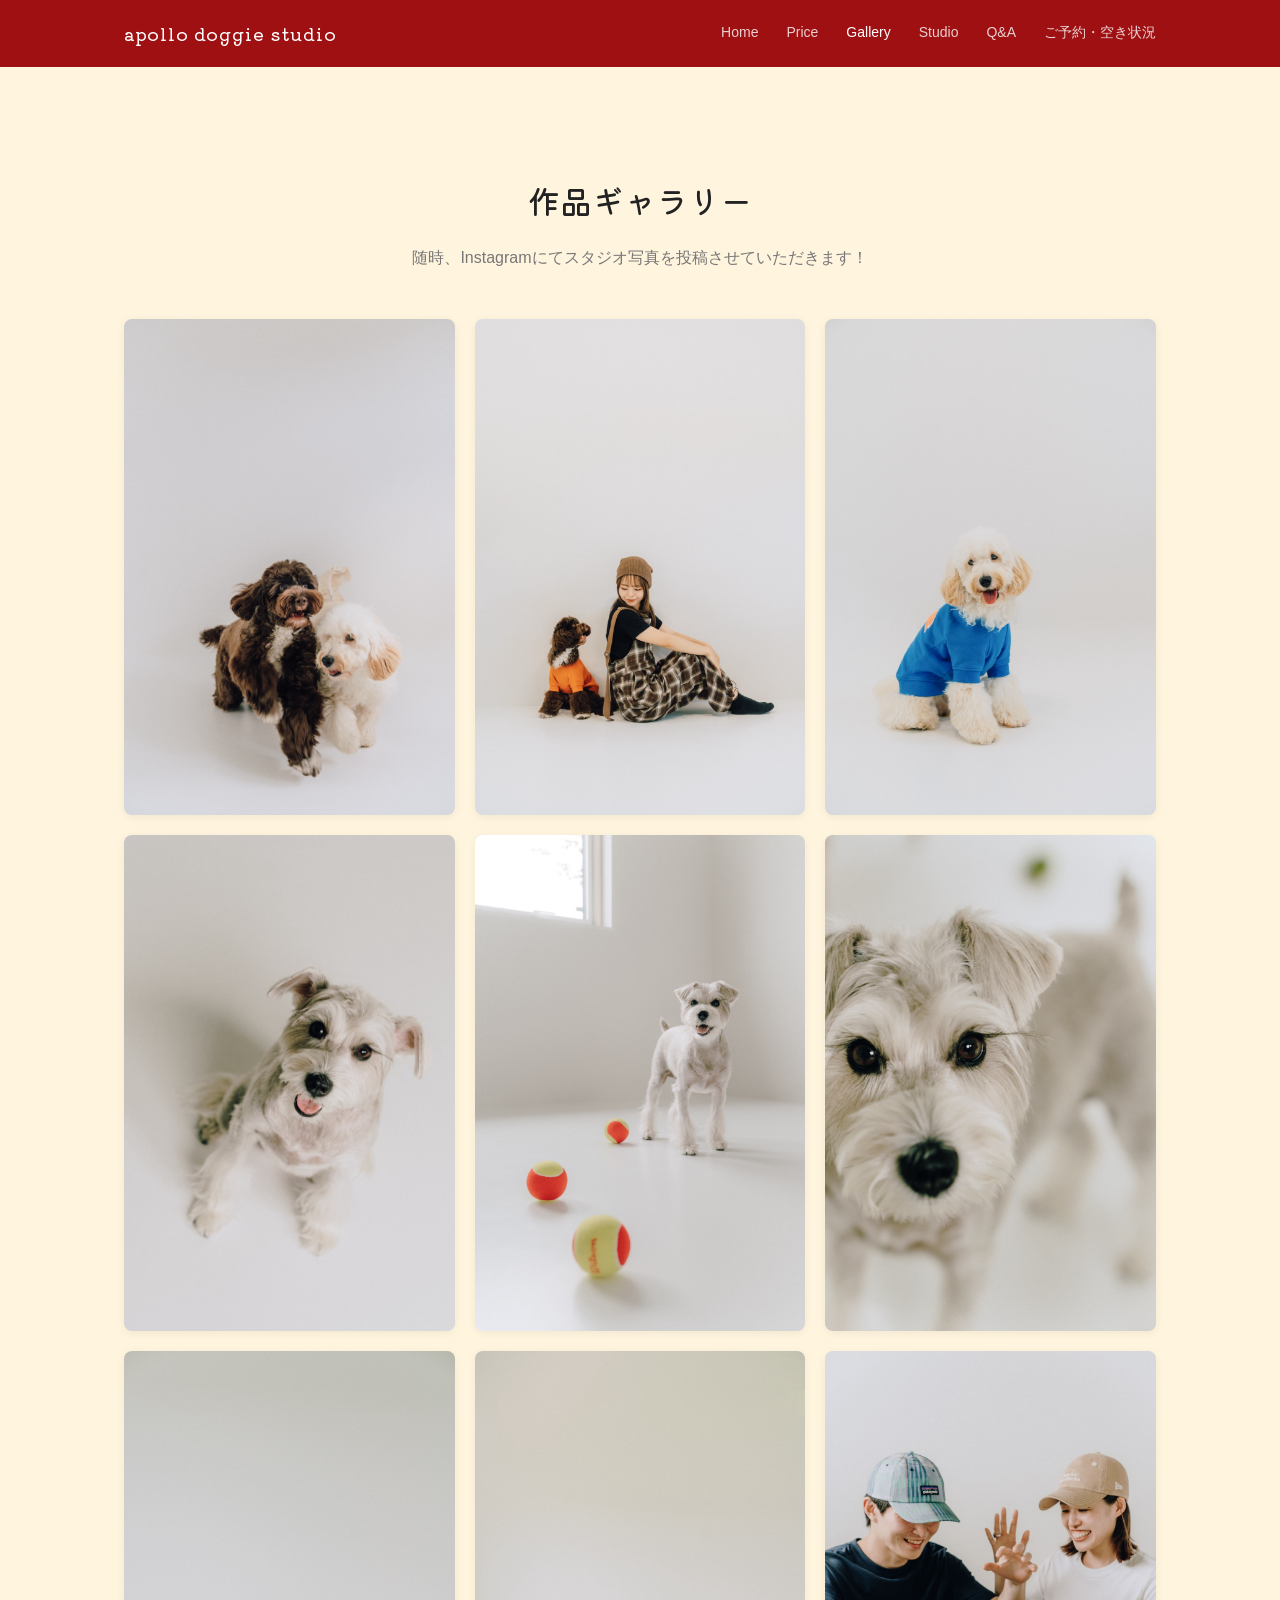
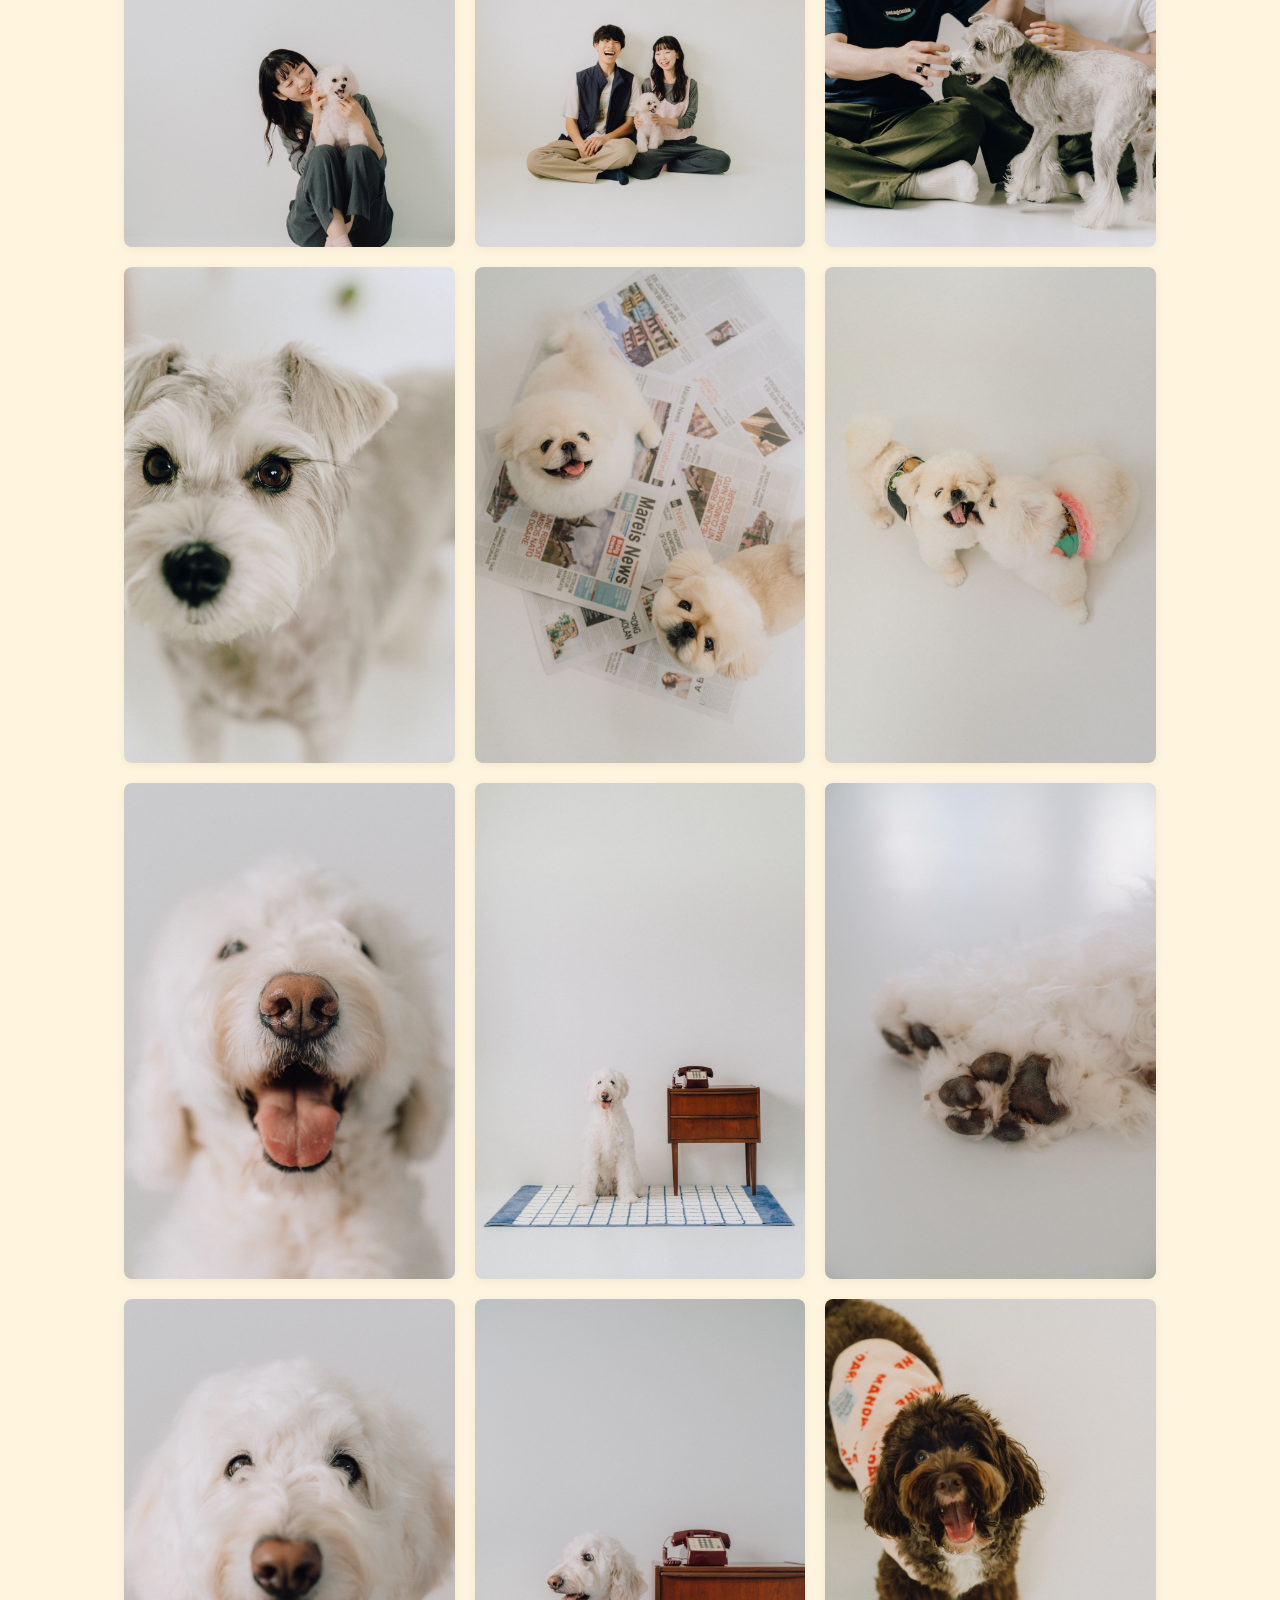
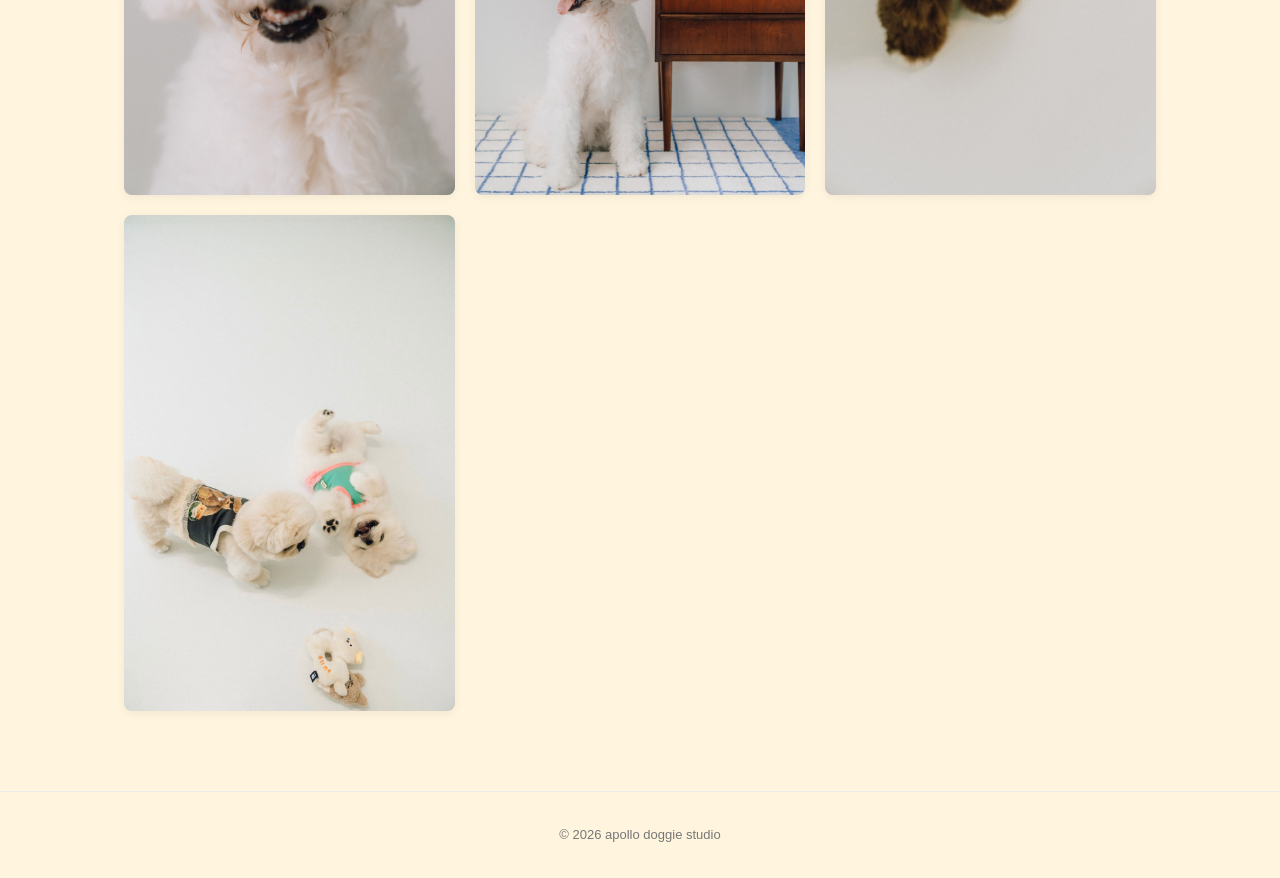
==== commit 03075d6a: "Rename reservation nav tab to include availability Co-Authored-By: Claude Sonnet 5 <noreply@anthropi" ====
--- a/gallery/index.html
+++ b/gallery/index.html
@@ -7,7 +7,7 @@
 <link rel="preconnect" href="https://fonts.gstatic.com" crossorigin>
 <link href="https://fonts.googleapis.com/css2?family=Kiwi+Maru:wght@300;400;500&display=swap" rel="stylesheet">
 <title>作品ギャラリー | apollo doggie studio</title>
-<link rel="stylesheet" href="/style.css?v=15">
+<link rel="stylesheet" href="/style.css?v=18">
 </head>
 <body>
 
@@ -20,7 +20,7 @@
       <a href="/gallery/" class="active">Gallery</a>
       <a href="/studio/">Studio</a>
       <a href="/qa/">Q&A</a>
-      <a href="/reservation/">ご予約</a>
+      <a href="/reservation/">ご予約・空き状況</a>
     </nav>
     <button class="nav-toggle" id="navToggle" aria-label="メニューを開く" aria-expanded="false">
       <span></span><span></span><span></span>
--- a/style.css
+++ b/style.css
@@ -312,6 +312,11 @@
   color: var(--warm);
   margin: 0 0 18px;
   letter-spacing: 0.05em;
+}
+
+.profile-age {
+  margin-left: 4px;
+  font-size: 13px;
 }
 
 .profile-body p {
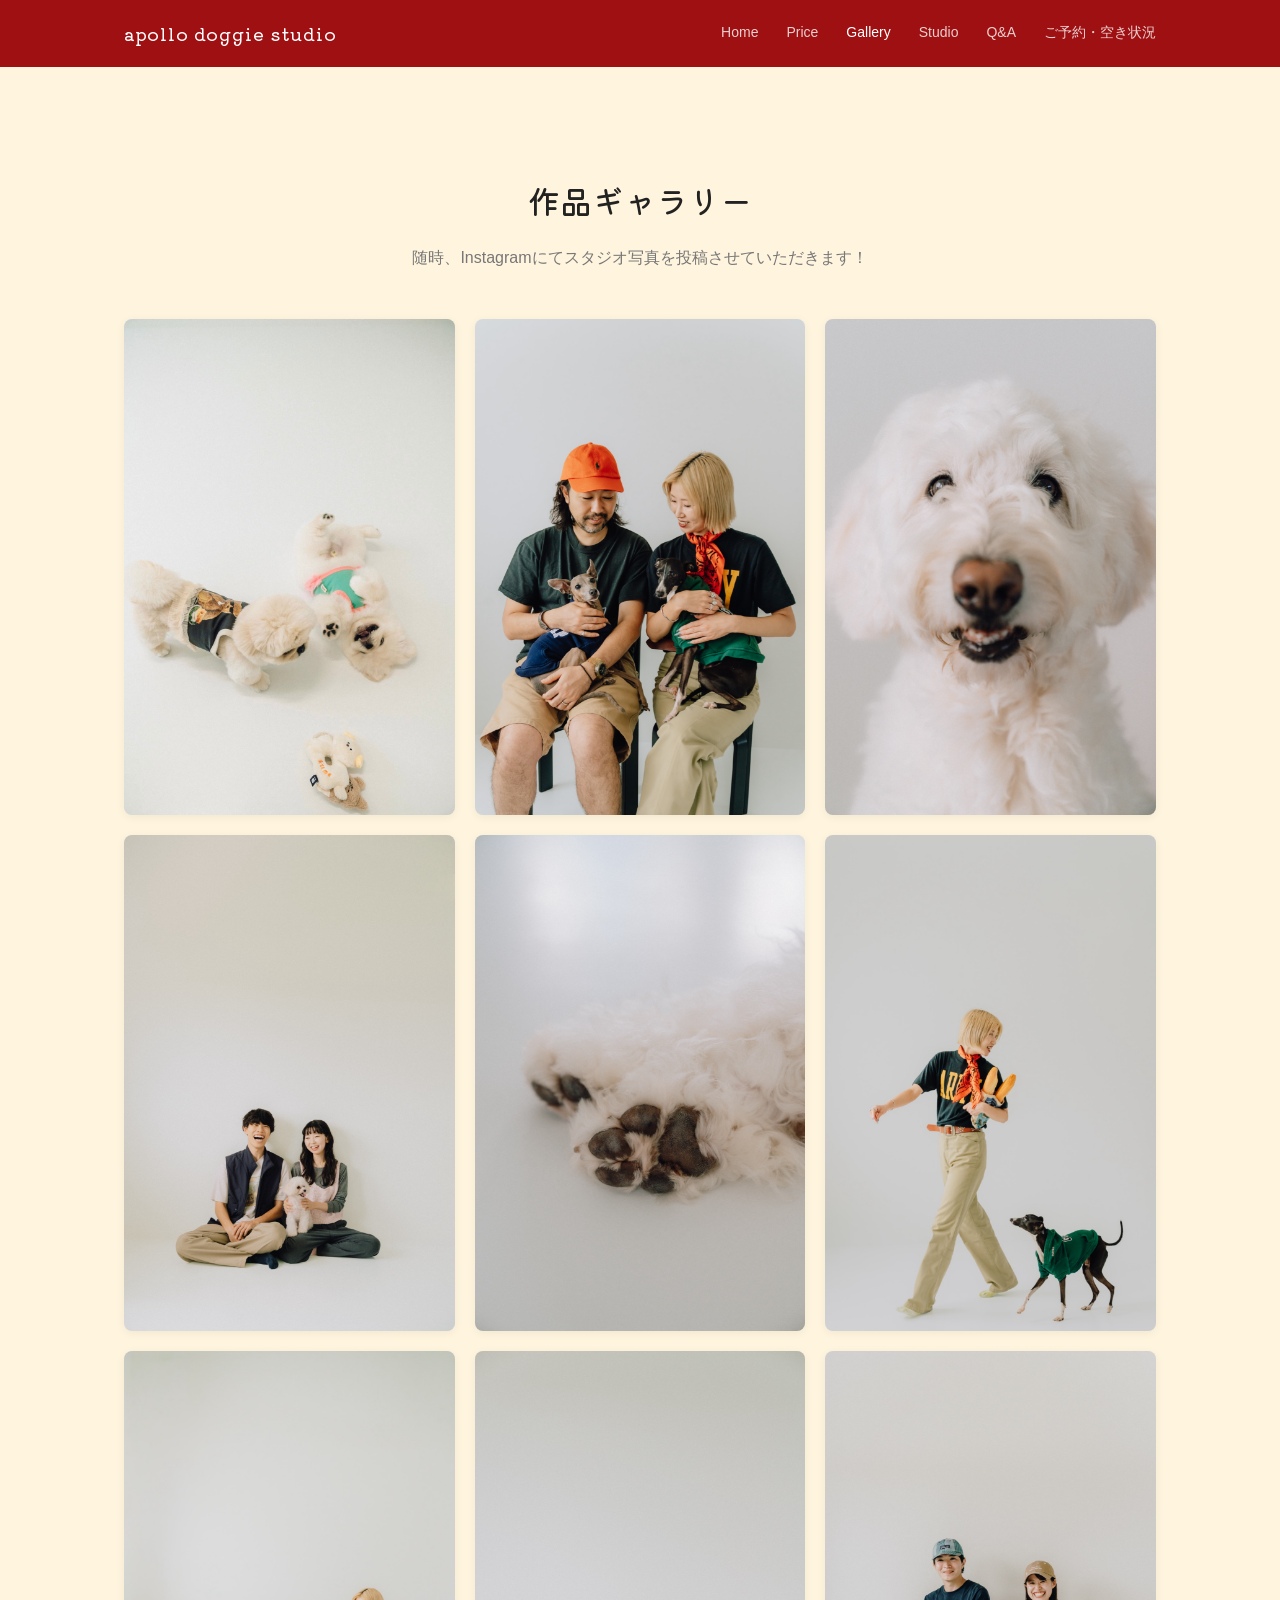
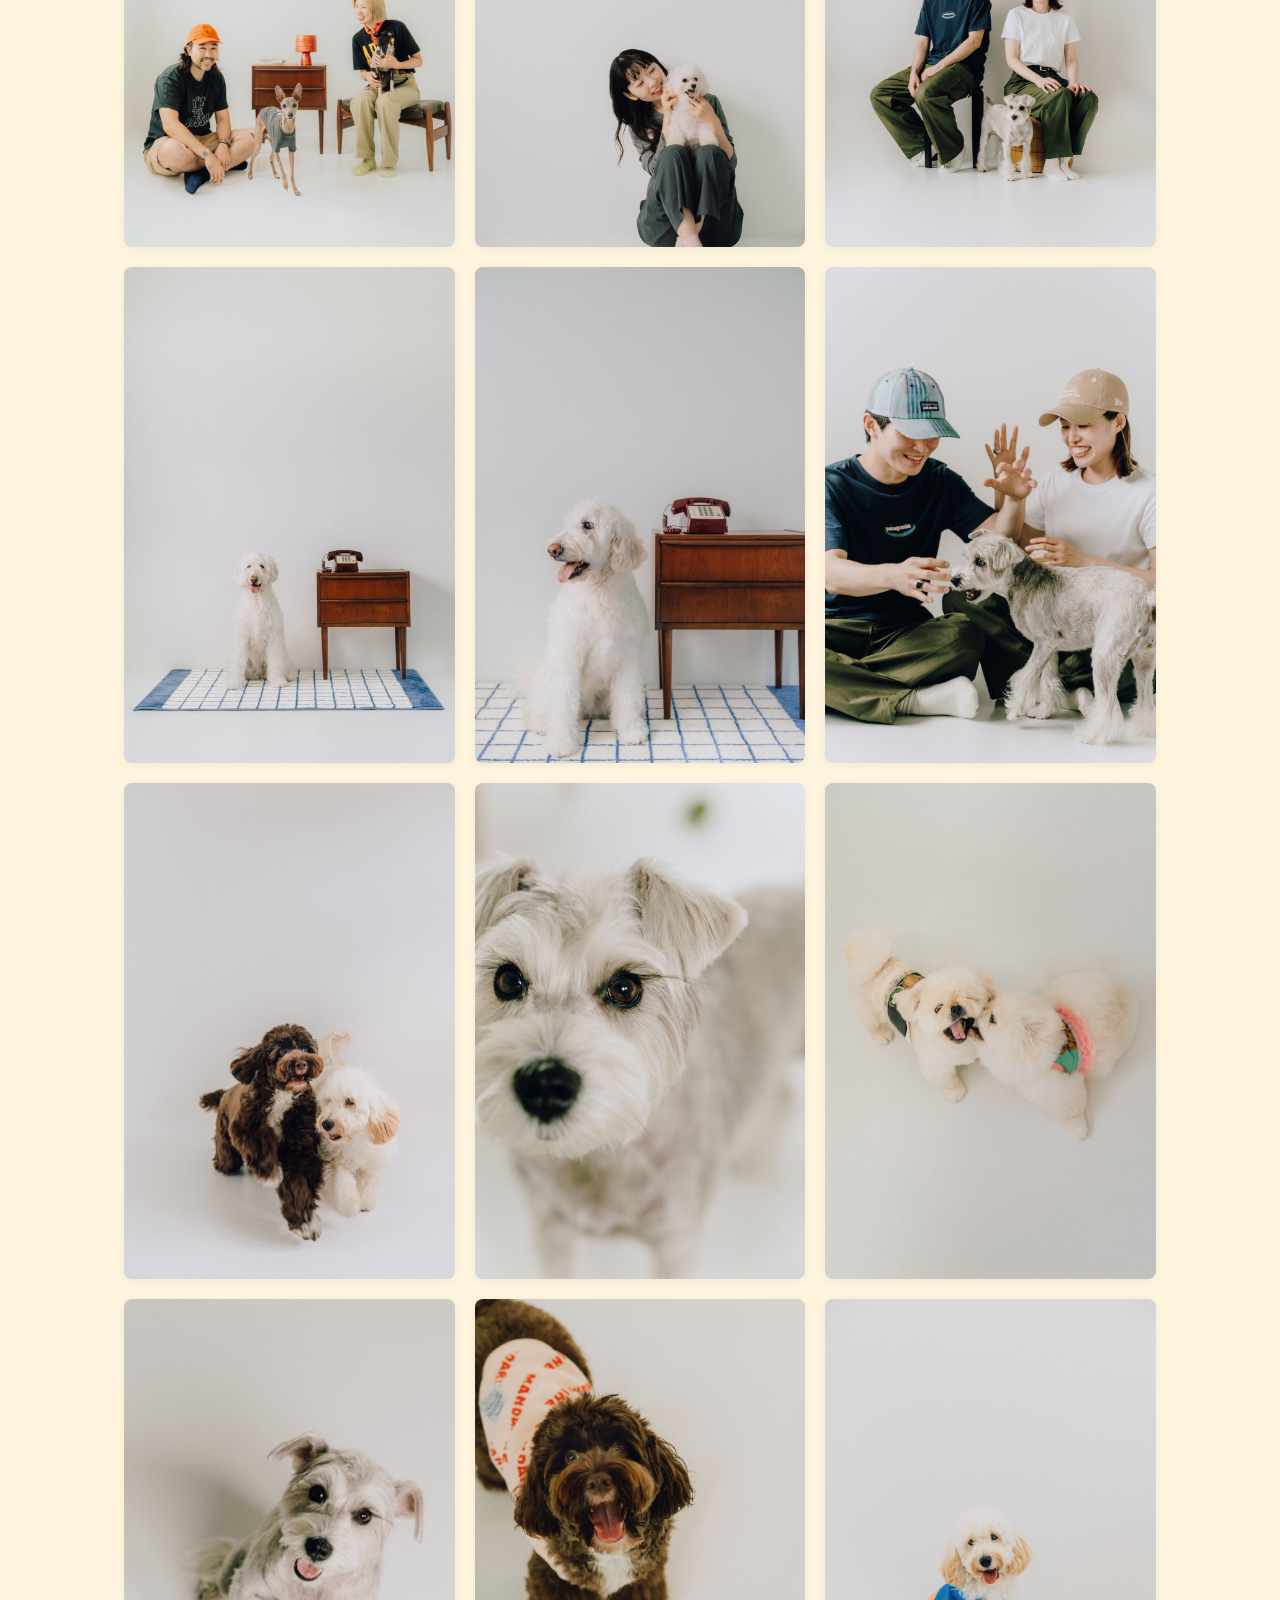
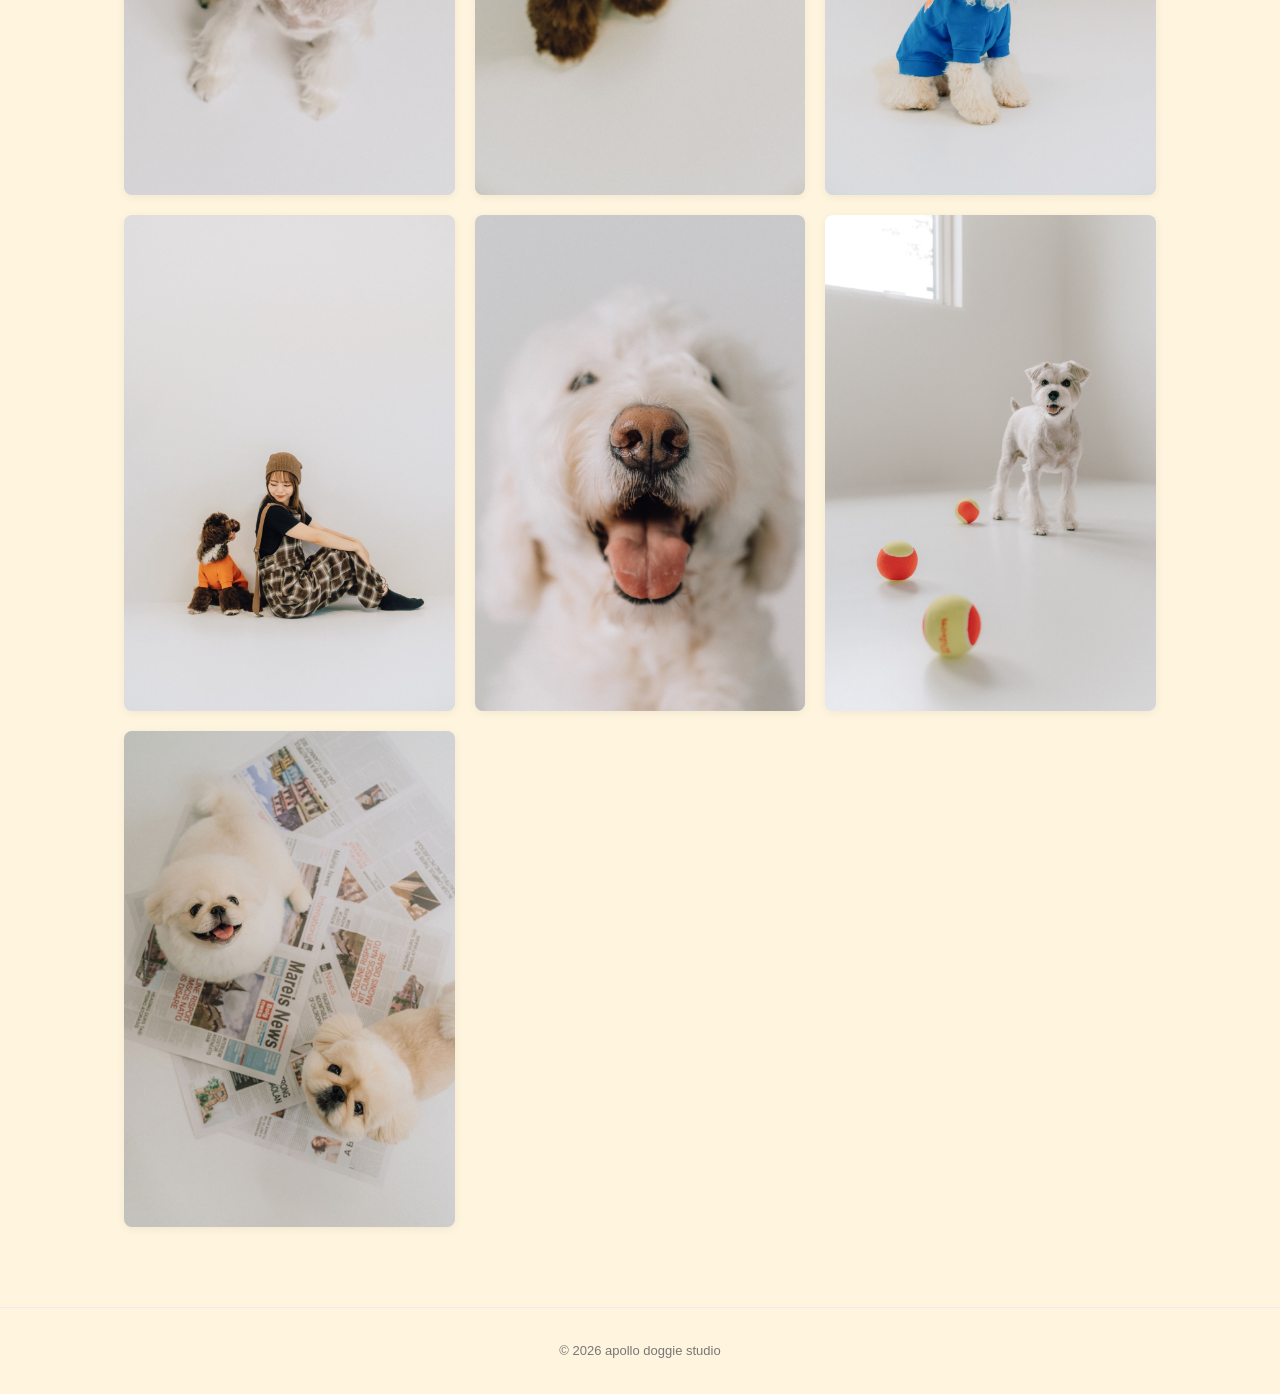
==== commit 5825d5ed: "Add new gallery photos, shuffle order, and remove one photo per request Co-Authored-By: Claude Sonne" ====
--- a/gallery/index.html
+++ b/gallery/index.html
@@ -46,7 +46,7 @@
   <div class="lightbox-content" id="lightboxContent">No.</div>
 </div>
 
-<script src="/script.js?v=2"></script>
+<script src="/script.js?v=6"></script>
 <script src="/nav.js?v=1"></script>
 </body>
 </html>
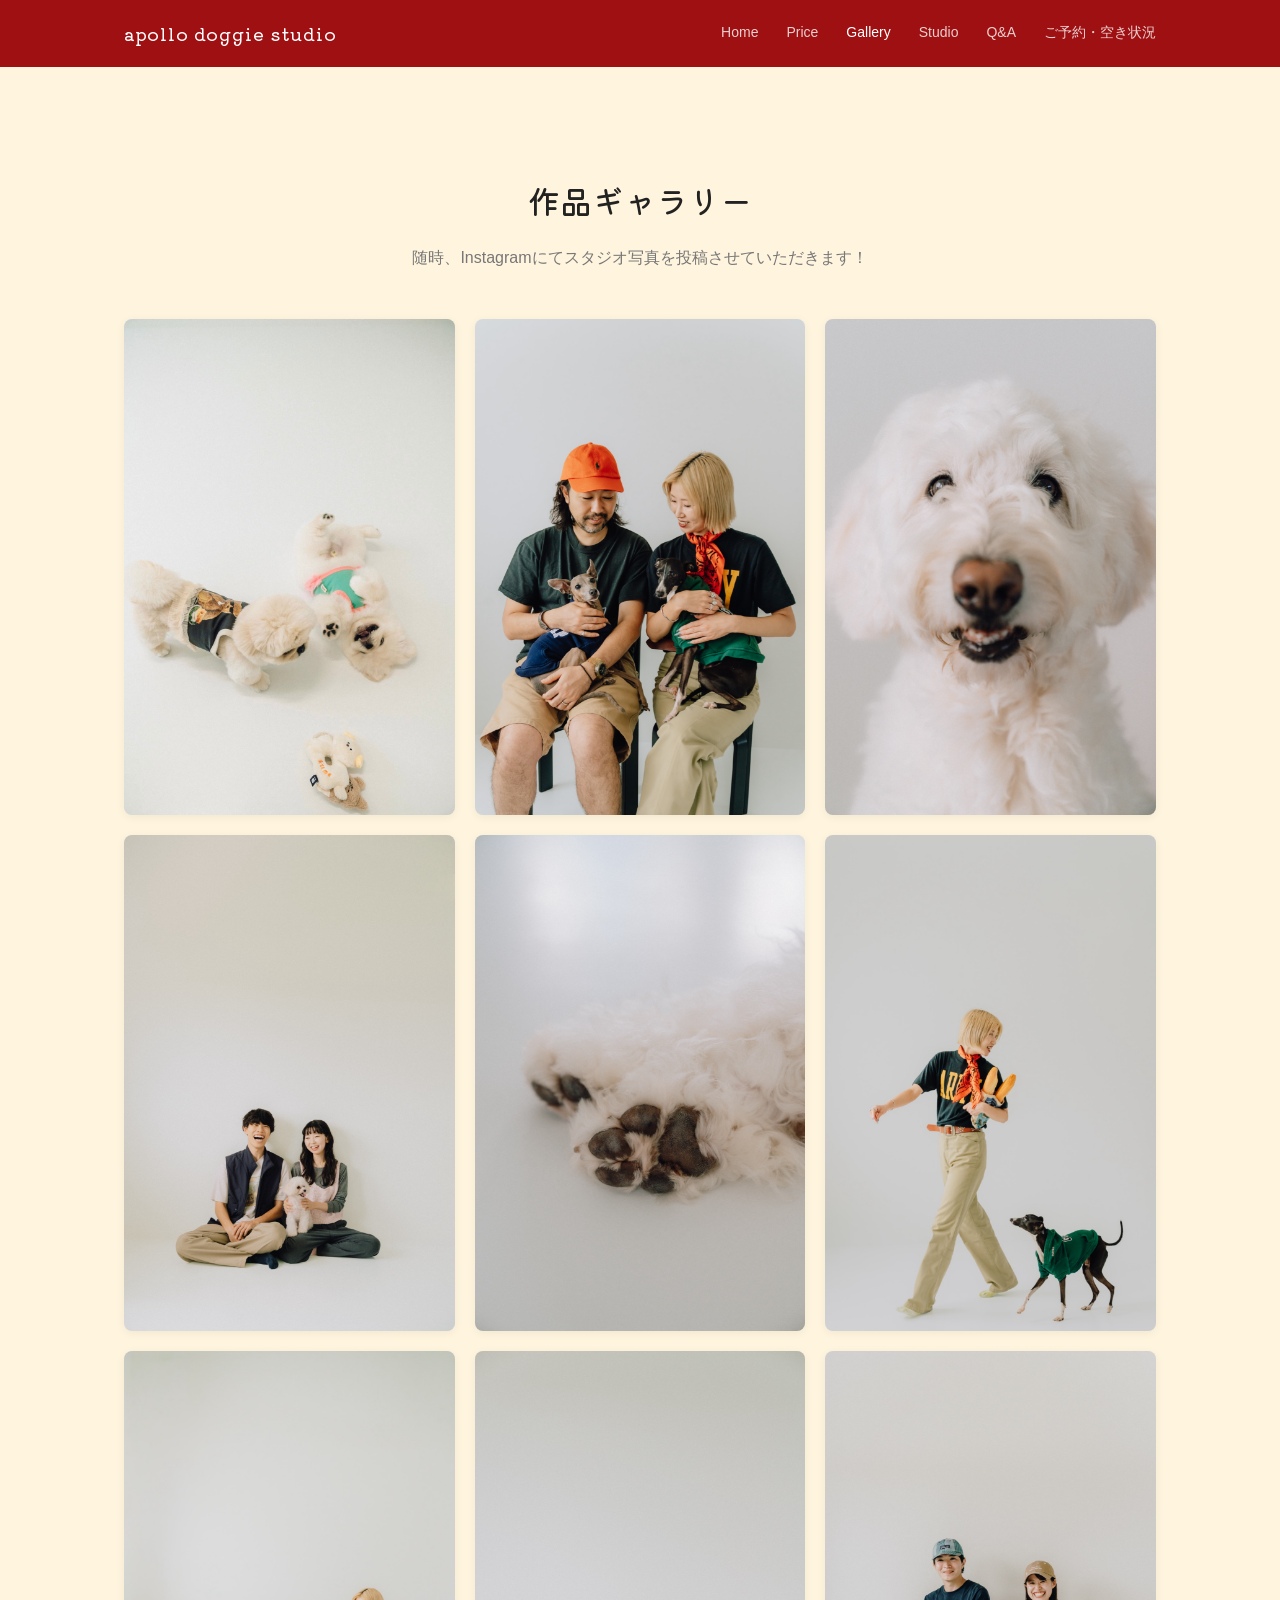
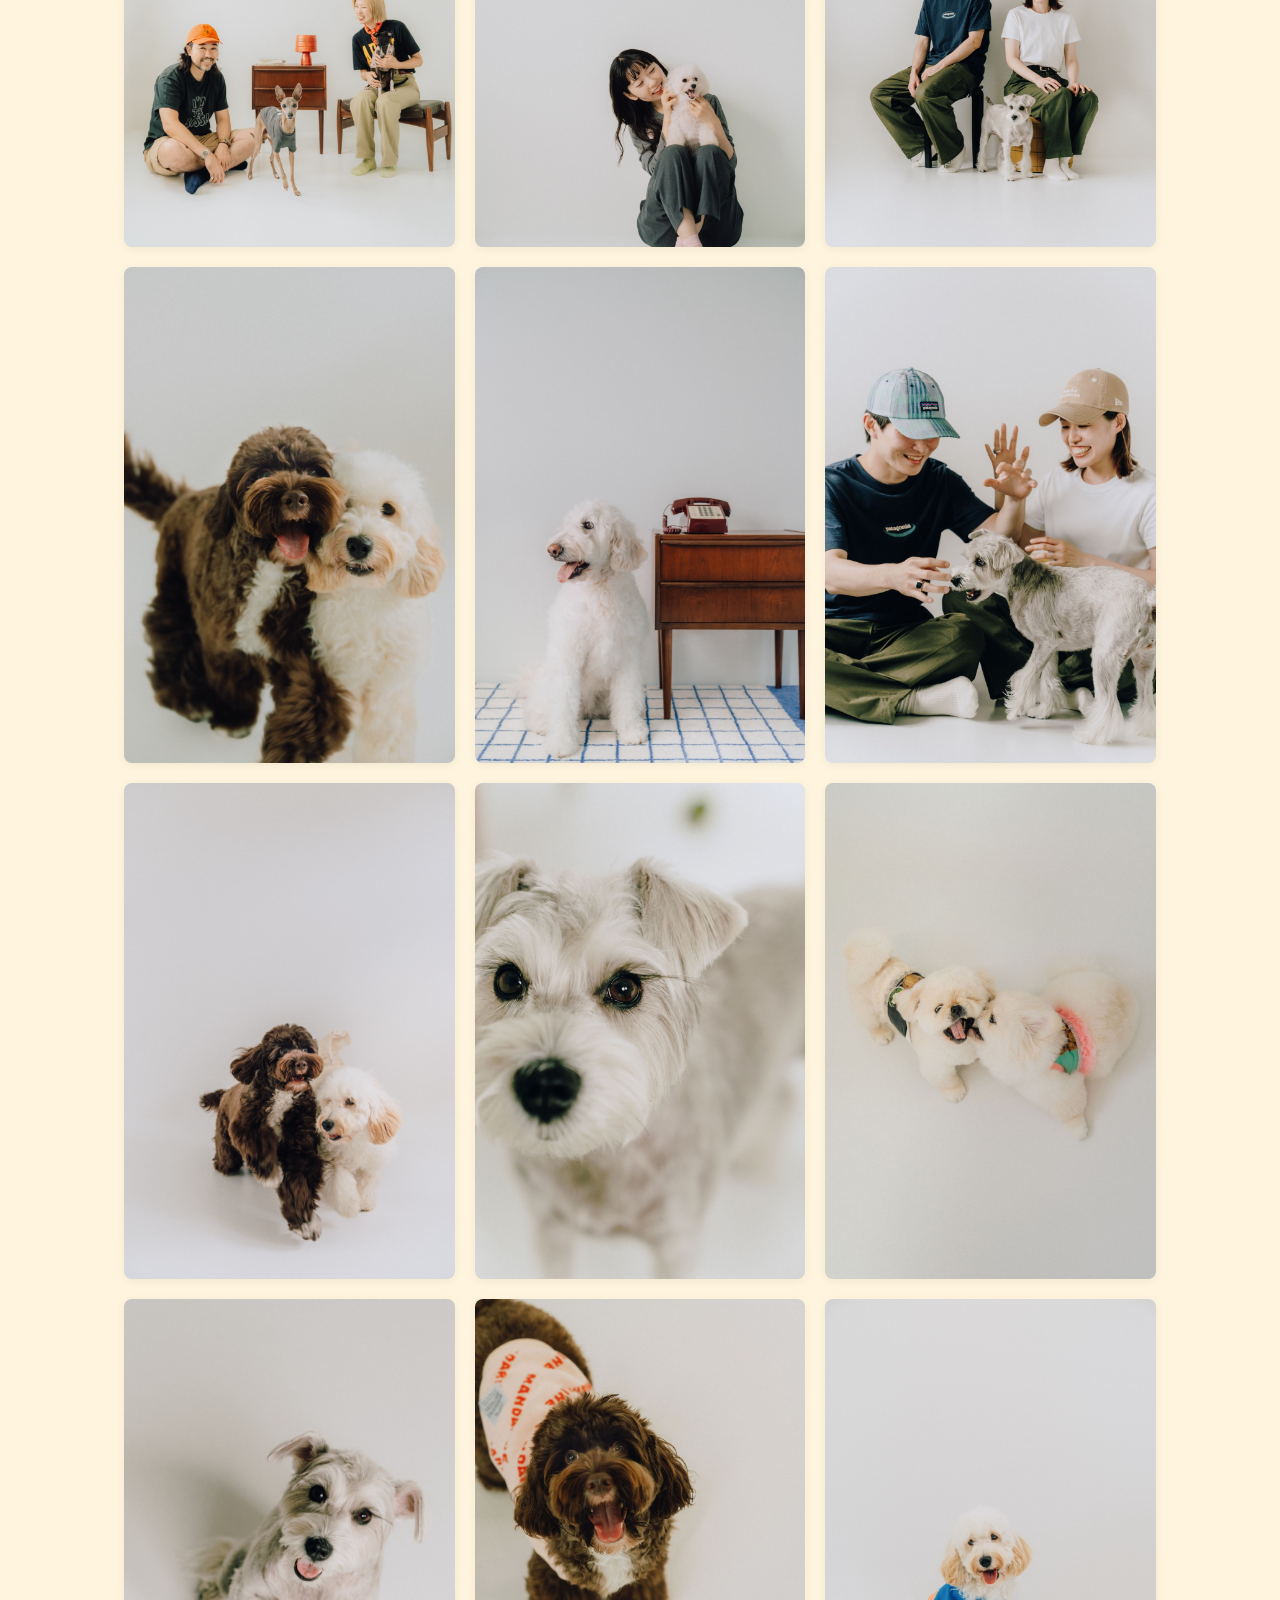
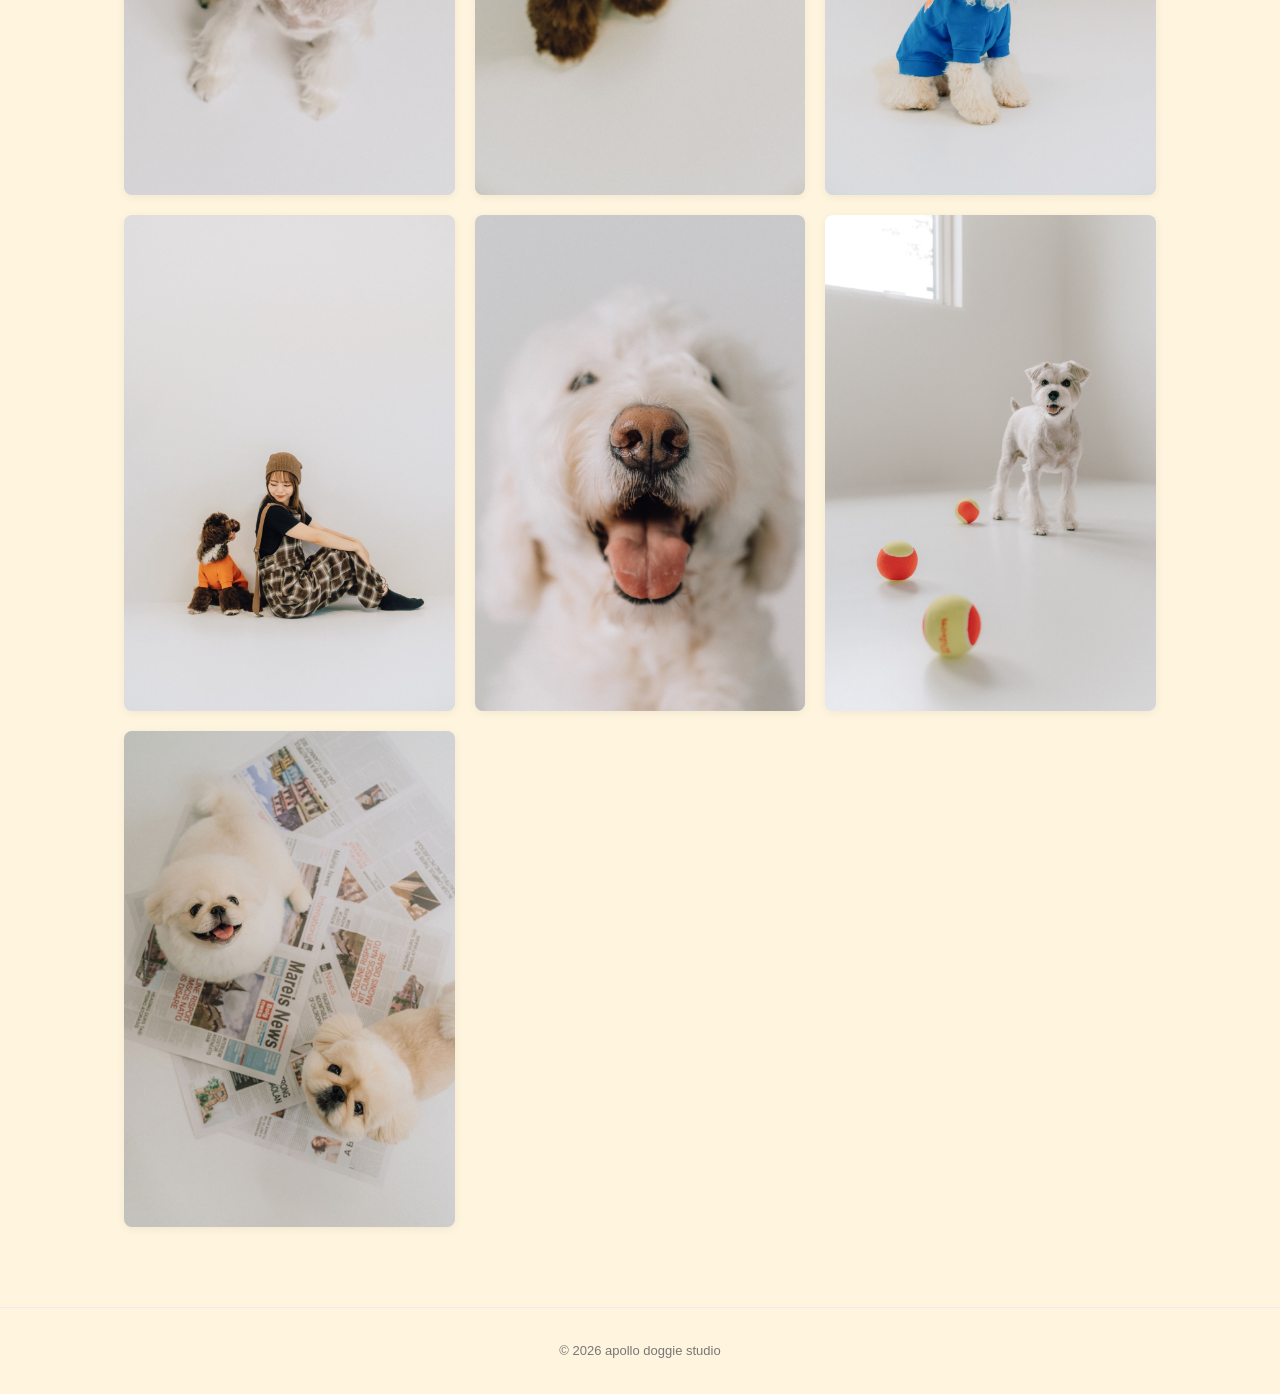
==== commit 449d00ee: "Add new gallery photo and remove one per request Co-Authored-By: Claude Sonnet 5 <noreply@anthropic." ====
--- a/gallery/index.html
+++ b/gallery/index.html
@@ -46,7 +46,7 @@
   <div class="lightbox-content" id="lightboxContent">No.</div>
 </div>
 
-<script src="/script.js?v=6"></script>
+<script src="/script.js?v=8"></script>
 <script src="/nav.js?v=1"></script>
 </body>
 </html>
